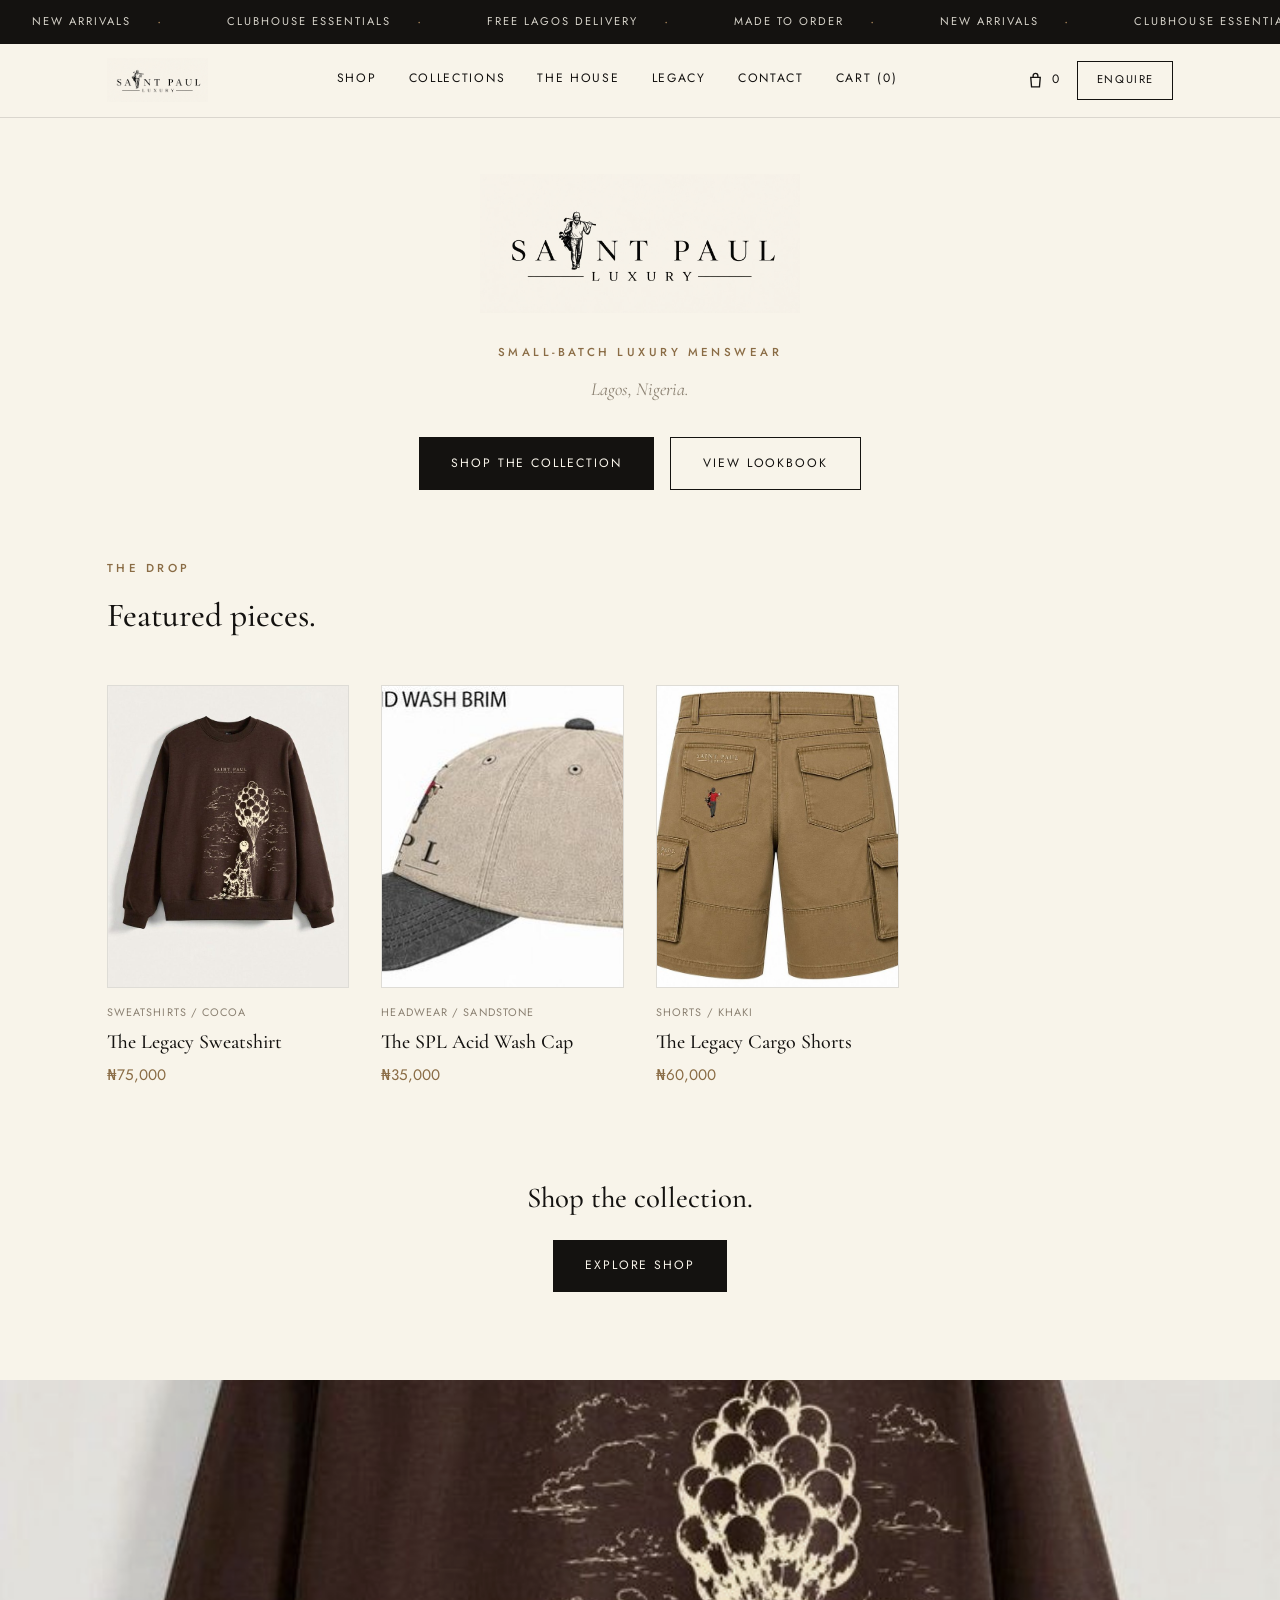
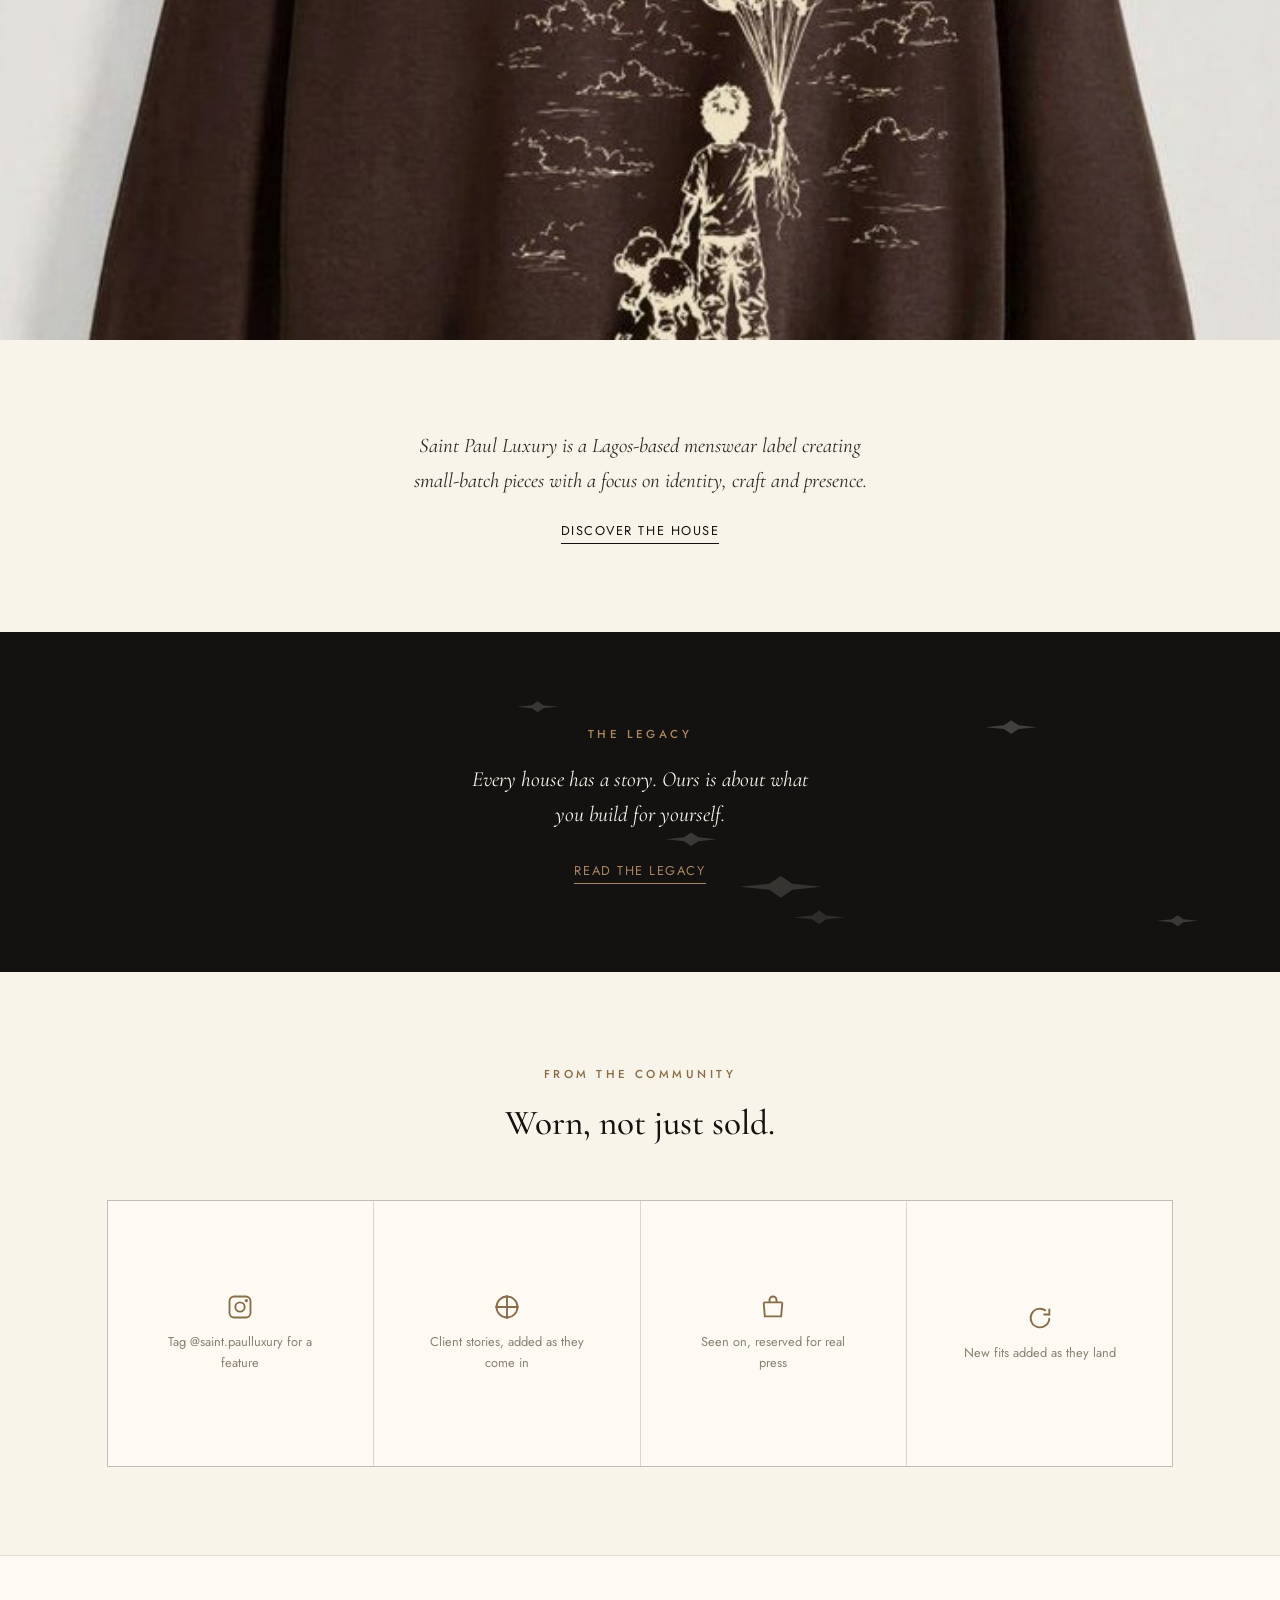
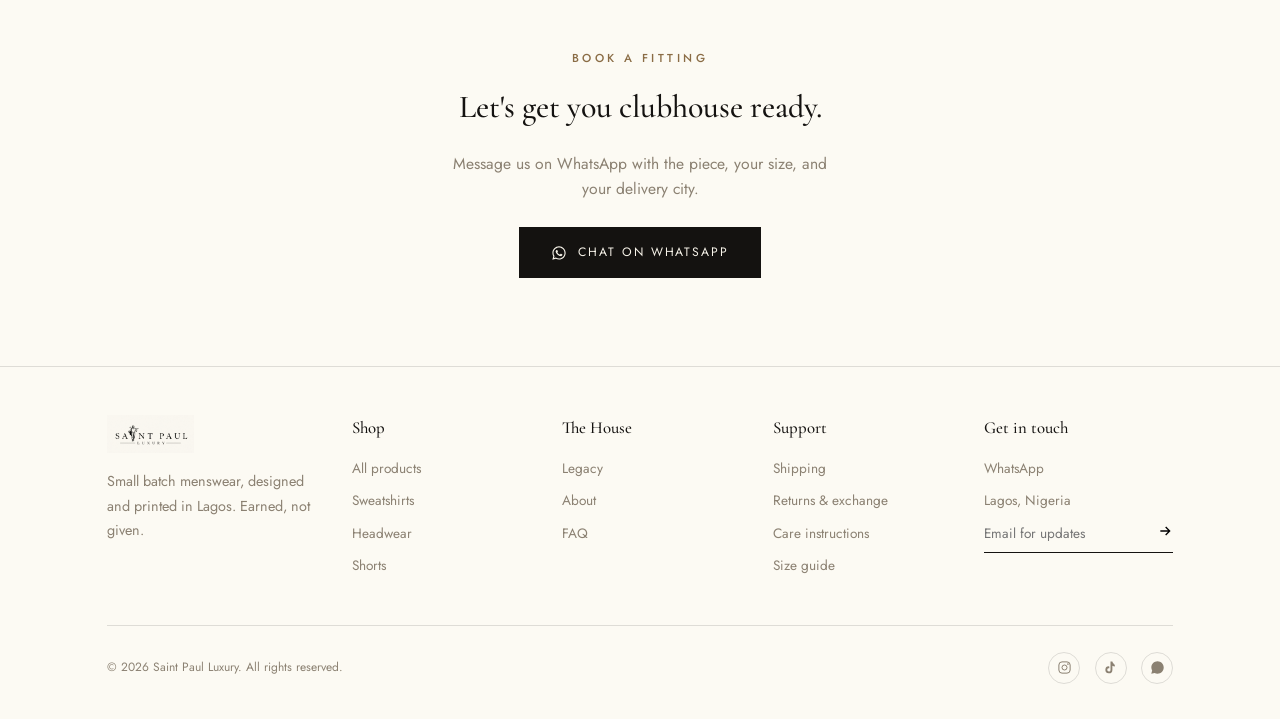
==== index.html @ 3d543206 "Add files via upload" ====
<!DOCTYPE html>
<html lang="en">
<head>
<meta charset="UTF-8">
<meta name="viewport" content="width=device-width, initial-scale=1.0">
<title>Saint Paul Luxury | Small-Batch Menswear from Lagos</title>
<meta name="description" content="Saint Paul Luxury. Earned, not given. Small-batch luxury menswear designed and printed in Lagos.">
<meta property="og:title" content="Saint Paul Luxury | Small-Batch Menswear from Lagos">
<meta property="og:description" content="Saint Paul Luxury. Earned, not given. Small-batch luxury menswear designed and printed in Lagos.">
<meta property="og:type" content="website">
<meta property="og:image" content="assets/images/emblem-master.png">
<meta name="twitter:card" content="summary_large_image">
<link rel="icon" type="image/png" sizes="32x32" href="assets/images/favicon-32.png">
<link rel="icon" type="image/png" sizes="16x16" href="assets/images/favicon-16.png">
<link rel="apple-touch-icon" sizes="180x180" href="assets/images/favicon-180.png">
<link rel="preconnect" href="https://fonts.googleapis.com">
<link rel="preconnect" href="https://fonts.gstatic.com" crossorigin>
<link href="https://fonts.googleapis.com/css2?family=Cormorant+Garamond:ital,wght@0,400;0,500;0,600;1,400;1,500&family=Jost:wght@300;400;500;600&display=swap" rel="stylesheet">
<link rel="stylesheet" href="assets/style.css">

</head>
<body>
<a class="skip-link" href="#main">Skip to content</a>
<div class="announce" aria-hidden="true">
  <div class="announce-track">
    <span>New arrivals</span><span>Clubhouse essentials</span><span>Free Lagos delivery</span><span>Made to order</span>
    <span>New arrivals</span><span>Clubhouse essentials</span><span>Free Lagos delivery</span><span>Made to order</span>
  </div>
</div>
<header>
  <div class="container">
    <nav>
      <a class="nav-mark" href="index.html" aria-label="Saint Paul Luxury home">
        <img src="assets/images/logo.png" alt="Saint Paul Luxury">
      </a>
      <div class="nav-links" id="navLinks">
        <a href="shop.html">Shop</a>
        <a href="shop.html">Collections</a>
        <a href="about.html">The House</a>
        <a href="legacy.html">Legacy</a>
        <a href="https://wa.me/2347046672338" target="_blank" rel="noopener">Contact</a>
        <a href="cart.html">Cart (<span data-cart-count>0</span>)</a>
      </div>
      <div class="nav-right">
        <a class="cart-link" href="cart.html" aria-label="View cart">
          <svg viewBox="0 0 24 24" width="19" height="19" fill="none" stroke="currentColor" stroke-width="1.7"><path d="M6 8h12l-1 12H7L6 8Z"/><path d="M9 8V6a3 3 0 0 1 6 0v2"/></svg>
          <span data-cart-count>0</span>
        </a>
        <a class="nav-cta" href="https://wa.me/2347046672338" target="_blank" rel="noopener">Enquire</a>
        <button class="menu-toggle" id="menuToggle" aria-label="Open menu" aria-expanded="false" aria-controls="navLinks"><span></span><span></span><span></span></button>
      </div>
    </nav>
  </div>
</header>

<main id="main">

<section style="padding:3.5rem 0 3rem; text-align:center;">
  <div class="container">
    <h1 class="sr-only" style="position:absolute; left:-9999px;">Saint Paul Luxury</h1>
    <img src="assets/images/logo.png" alt="Saint Paul Luxury" style="width:min(320px,72vw); height:auto; margin:0 auto 1.6rem;">
    <span class="eyebrow">Small-batch luxury menswear</span>
    <p style="font-family:'Cormorant Garamond',serif; font-style:italic; font-size:1.15rem; color:var(--stone); margin-top:0.7rem;">Lagos, Nigeria.</p>
    <div style="display:flex; gap:1rem; justify-content:center; flex-wrap:wrap; margin-top:2rem;">
      <a class="btn btn-dark" href="shop.html">Shop the collection</a>
      <a class="btn btn-outline" href="#featured">View lookbook</a>
    </div>
  </div>
</section>

<section class="reveal" id="featured" style="padding-top:1rem;">
  <div class="container">
    <div style="max-width:600px; margin-bottom:2.6rem;">
      <span class="eyebrow">The Drop</span>
      <h2 class="display" style="font-size:2.1rem; margin-top:0.6rem;">Featured pieces.</h2>
    </div>
    <div class="product-grid" id="homeGrid"></div>
  </div>
</section>

<section class="reveal" style="padding-top:0;">
  <div class="container" style="text-align:center; max-width:560px;">
    <h2 class="display" style="font-size:1.8rem; margin-bottom:1.2rem;">Shop the collection.</h2>
    <a class="btn btn-dark" href="shop.html">Explore shop</a>
  </div>
</section>

<section class="reveal" style="padding:0; background:var(--ink);">
  <img src="assets/images/sweatshirt-cocoa-front.jpg" alt="Saint Paul Luxury, the Legacy Sweatshirt in cocoa" style="width:100%; max-height:560px; object-fit:cover; display:block; opacity:0.94;">
</section>

<section class="reveal">
  <div class="container" style="max-width:640px; text-align:center;">
    <p style="font-family:'Cormorant Garamond',serif; font-style:italic; font-size:1.3rem; line-height:1.7; color:#2a2825;">Saint Paul Luxury is a Lagos-based menswear label creating small-batch pieces with a focus on identity, craft and presence.</p>
    <a href="about.html" style="display:inline-block; margin-top:1.4rem; font-size:0.8rem; letter-spacing:0.12em; text-transform:uppercase; border-bottom:1px solid var(--ink); padding-bottom:2px;">Discover the House</a>
  </div>
</section>

<section class="reveal stars-host" style="background:var(--ink); color:var(--ivory); text-align:center;">
  <svg class="stars-bg" viewBox="0 0 100 100" preserveAspectRatio="none" aria-hidden="true"><g transform="translate(61,75)" opacity="0.15"><path d="M0 -3.2 L0.8960000000000001 -0.8960000000000001 L3.2 0 L0.8960000000000001 0.8960000000000001 L0 3.2 L-0.8960000000000001 0.8960000000000001 L-3.2 0 L-0.8960000000000001 -0.8960000000000001 Z" fill="#F8F4EA"/></g><g transform="translate(79,28)" opacity="0.20"><path d="M0 -2 L0.56 -0.56 L2 0 L0.56 0.56 L0 2 L-0.56 0.56 L-2 0 L-0.56 -0.56 Z" fill="#F8F4EA"/></g><g transform="translate(64,84)" opacity="0.11"><path d="M0 -2 L0.56 -0.56 L2 0 L0.56 0.56 L0 2 L-0.56 0.56 L-2 0 L-0.56 -0.56 Z" fill="#F8F4EA"/></g><g transform="translate(42,22)" opacity="0.16"><path d="M0 -1.6 L0.44800000000000006 -0.44800000000000006 L1.6 0 L0.44800000000000006 0.44800000000000006 L0 1.6 L-0.44800000000000006 0.44800000000000006 L-1.6 0 L-0.44800000000000006 -0.44800000000000006 Z" fill="#F8F4EA"/></g><g transform="translate(92,85)" opacity="0.17"><path d="M0 -1.6 L0.44800000000000006 -0.44800000000000006 L1.6 0 L0.44800000000000006 0.44800000000000006 L0 1.6 L-0.44800000000000006 0.44800000000000006 L-1.6 0 L-0.44800000000000006 -0.44800000000000006 Z" fill="#F8F4EA"/></g><g transform="translate(54,61)" opacity="0.17"><path d="M0 -2 L0.56 -0.56 L2 0 L0.56 0.56 L0 2 L-0.56 0.56 L-2 0 L-0.56 -0.56 Z" fill="#F8F4EA"/></g></svg>
  <div class="container" style="max-width:520px;">
    <span class="eyebrow" style="color:var(--gold);">The Legacy</span>
    <p style="font-family:'Cormorant Garamond',serif; font-style:italic; font-size:1.35rem; line-height:1.6; margin:1rem 0 1.6rem; color:var(--ivory);">Every house has a story. Ours is about what you build for yourself.</p>
    <a href="legacy.html" style="display:inline-block; font-size:0.8rem; letter-spacing:0.12em; text-transform:uppercase; color:var(--gold); border-bottom:1px solid var(--gold); padding-bottom:2px;">Read the Legacy</a>
  </div>
</section>

<section class="reveal">
  <div class="container">
    <div style="max-width:600px; margin-bottom:3rem; text-align:center; margin-left:auto; margin-right:auto;">
      <span class="eyebrow">From the community</span>
      <h2 class="display" style="font-size:2.2rem; margin-top:0.6rem;">Worn, not just sold.</h2>
    </div>
    <div class="proof-grid">
      <div class="proof-tile">
        <svg viewBox="0 0 24 24" fill="none" stroke="currentColor" stroke-width="1.6"><rect x="3" y="3" width="18" height="18" rx="4"/><circle cx="12" cy="12" r="4"/><circle cx="17.5" cy="6.5" r="0.6" fill="currentColor"/></svg>
        <p>Tag @saint.paulluxury for a feature</p>
      </div>
      <div class="proof-tile">
        <svg viewBox="0 0 24 24" fill="none" stroke="currentColor" stroke-width="1.6"><path d="M12 2v20M2 12h20"/><circle cx="12" cy="12" r="9"/></svg>
        <p>Client stories, added as they come in</p>
      </div>
      <div class="proof-tile">
        <svg viewBox="0 0 24 24" fill="none" stroke="currentColor" stroke-width="1.6"><path d="M4 8h16M4 8l1 12h14l1-12M9 8V6a3 3 0 0 1 6 0v2"/></svg>
        <p>Seen on, reserved for real press</p>
      </div>
      <div class="proof-tile">
        <svg viewBox="0 0 24 24" fill="none" stroke="currentColor" stroke-width="1.6"><path d="M20 12a8 8 0 1 1-3-6.2"/><path d="M20 4v5h-5"/></svg>
        <p>New fits added as they land</p>
      </div>
    </div>
  </div>
</section>

<section class="reveal" style="background:var(--paper); border-top:1px solid var(--line);">
  <div class="container" style="text-align:center; max-width:560px;">
    <span class="eyebrow">Book a fitting</span>
    <h2 class="display" style="font-size:2rem; margin:0.7rem 0 1.2rem;">Let's get you clubhouse ready.</h2>
    <p style="color:var(--stone); font-size:0.98rem;">Message us on WhatsApp with the piece, your size, and your delivery city.</p>
    <a class="btn btn-dark" href="https://wa.me/2347046672338" target="_blank" rel="noopener" style="margin-top:1.6rem;"><svg viewBox="0 0 24 24" fill="currentColor"><path d="M12.04 2C6.58 2 2.13 6.45 2.13 11.91c0 1.75.46 3.45 1.32 4.95L2 22l5.29-1.39a9.9 9.9 0 0 0 4.75 1.21h.01c5.46 0 9.9-4.45 9.9-9.91C21.96 6.45 17.51 2 12.04 2m0 18.13h-.01a8.2 8.2 0 0 1-4.19-1.15l-.3-.18-3.12.82.83-3.04-.2-.31a8.2 8.2 0 0 1-1.26-4.36c0-4.54 3.7-8.24 8.26-8.24 2.2 0 4.27.86 5.83 2.42a8.18 8.18 0 0 1 2.42 5.83c0 4.55-3.71 8.25-8.26 8.25m4.52-6.16c-.25-.12-1.47-.72-1.69-.81-.23-.08-.4-.12-.56.13-.17.25-.64.81-.79.97-.14.17-.29.19-.54.06-.25-.12-1.05-.38-1.99-1.22-.74-.65-1.23-1.46-1.38-1.71-.14-.25-.02-.38.11-.5.11-.11.25-.29.37-.43.13-.14.17-.25.25-.41.08-.17.04-.31-.02-.44-.06-.12-.56-1.34-.76-1.84-.2-.48-.41-.42-.56-.42-.14-.01-.31-.01-.48-.01-.17 0-.44.06-.67.31-.23.25-.87.85-.87 2.08 0 1.22.89 2.4 1.02 2.57.12.17 1.75 2.67 4.24 3.74.59.26 1.05.41 1.41.52.59.19 1.13.16 1.55.1.47-.07 1.47-.6 1.68-1.18.21-.58.21-1.08.14-1.18-.06-.11-.23-.17-.48-.29"/></svg> Chat on WhatsApp</a>
  </div>
</section>

</main>
<footer>
  <div class="container">
    <div class="foot-top">
      <div class="foot-brand">
        <img src="assets/images/logo.png" alt="Saint Paul Luxury">
        <p>Small batch menswear, designed and printed in Lagos. Earned, not given.</p>
      </div>
      <div class="foot-col">
        <h4>Shop</h4>
        <a href="shop.html">All products</a>
        <a href="shop.html?category=Sweatshirts">Sweatshirts</a>
        <a href="shop.html?category=Headwear">Headwear</a>
        <a href="shop.html?category=Shorts">Shorts</a>
      </div>
      <div class="foot-col">
        <h4>The House</h4>
        <a href="legacy.html">Legacy</a>
        <a href="about.html">About</a>
        <a href="info.html#faq">FAQ</a>
      </div>
      <div class="foot-col">
        <h4>Support</h4>
        <a href="info.html#shipping">Shipping</a>
        <a href="info.html#returns">Returns &amp; exchange</a>
        <a href="info.html#care">Care instructions</a>
        <a href="info.html#size-guide">Size guide</a>
      </div>
      <div class="foot-col">
        <h4>Get in touch</h4>
        <a href="https://wa.me/2347046672338" target="_blank" rel="noopener">WhatsApp</a>
        <span>Lagos, Nigeria</span>
        <div class="foot-newsletter">
          <label for="newsletter-email" class="sr-only" style="position:absolute;left:-9999px;">Email address</label>
          <input id="newsletter-email" type="email" placeholder="Email for updates" aria-label="Email for updates">
          <button type="button" aria-label="Subscribe">
            <svg viewBox="0 0 24 24" width="16" height="16" fill="none" stroke="currentColor" stroke-width="2"><path d="M5 12h14M13 6l6 6-6 6"/></svg>
          </button>
        </div>
      </div>
    </div>
    <div class="foot-bottom">
      <span>&copy; 2026 Saint Paul Luxury. All rights reserved.</span>
      <div class="foot-social">
        <a href="https://www.instagram.com/saint.paulluxury" target="_blank" rel="noopener" aria-label="Instagram">
          <svg viewBox="0 0 24 24" fill="none" stroke="currentColor" stroke-width="1.6"><rect x="3" y="3" width="18" height="18" rx="5"/><circle cx="12" cy="12" r="4"/><circle cx="17.5" cy="6.5" r="0.6" fill="currentColor"/></svg>
        </a>
        <a href="https://www.tiktok.com/@saint.paul.luxury" target="_blank" rel="noopener" aria-label="TikTok">
          <svg viewBox="0 0 24 24" fill="currentColor"><path d="M16.6 5.1c-.9-.6-1.5-1.6-1.6-2.7h-3v13.4a2.6 2.6 0 1 1-1.9-2.5v-3.1a5.6 5.6 0 1 0 4.9 5.6V9.3a6.9 6.9 0 0 0 3.9 1.2V7.5a4 4 0 0 1-2.3-2.4Z"/></svg>
        </a>
        <a href="https://wa.me/2347046672338" target="_blank" rel="noopener" aria-label="WhatsApp">
          <svg viewBox="0 0 24 24" fill="currentColor"><path d="M12.04 2C6.58 2 2.13 6.45 2.13 11.91c0 1.75.46 3.45 1.32 4.95L2 22l5.29-1.39a9.9 9.9 0 0 0 4.75 1.21h.01c5.46 0 9.9-4.45 9.9-9.91C21.96 6.45 17.51 2 12.04 2"/></svg>
        </a>
      </div>
    </div>
  </div>
</footer>

<script src="assets/products.js"></script>
<script src="assets/main.js"></script>
<script>
  const grid = document.getElementById("homeGrid");
  const featured = [PRODUCTS[0], PRODUCTS[1], PRODUCTS[2]].filter(Boolean);
  featured.forEach(p => {
    const v = p.variants[0];
    const card = document.createElement("a");
    card.className = "product-card";
    card.href = `product.html?slug=${p.slug}&color=${encodeURIComponent(v.color)}`;
    card.innerHTML = `
      <div class="thumb">
        <img class="main-img" src="${v.images[0]}" alt="${p.name} in ${v.color}, front" loading="lazy">
        ${v.images[1] ? `<img class="alt-img" src="${v.images[1]}" alt="${p.name} in ${v.color}, back" loading="lazy">` : ""}
      </div>
      <div class="info">
        <p class="cat">${p.category} / ${v.color}</p>
        <h3>${p.name}</h3>
        <p class="price">${formatNaira(p.price)}</p>
      </div>`;
    grid.appendChild(card);
  });
</script>
</body>
</html>
---- assets/style.css ----
:root{
  --ink:#141210;
  --ivory:#F8F4EA;
  --paper:#FCFAF3;
  --gold:#A9865B;
  --gold-deep:#8A6C45;
  --stone:#8B8172;
  --line: rgba(20,18,16,0.13);
  --line-ivory: rgba(248,244,234,0.2);
  --maxw:1220px;
}
*{margin:0;padding:0;box-sizing:border-box;}
html{scroll-behavior:smooth;}
body{
  background:var(--ivory);
  color:var(--ink);
  font-family:'Jost', sans-serif;
  font-weight:400;
  overflow-x:hidden;
  -webkit-font-smoothing:antialiased;
  line-height:1.6;
}
::selection{background:var(--gold); color:var(--ivory);}
a{color:inherit; text-decoration:none;}
img{display:block; max-width:100%;}
button{font-family:inherit; cursor:pointer; background:none; border:none;}
ul{list-style:none;}

.container{width:100%; max-width:var(--maxw); margin:0 auto; padding:0 6vw;}
.display{font-family:'Cormorant Garamond', serif; font-weight:500;}
.eyebrow{font-size:0.72rem; letter-spacing:0.3em; text-transform:uppercase; color:var(--gold-deep); font-weight:500;}

.divider{display:flex; align-items:center; justify-content:center; gap:0.9rem; margin:1.1rem 0;}
.divider span.rule{width:36px; height:1px; background:var(--gold);}
.divider span.mark{color:var(--gold); font-size:0.9rem;}

.reveal{opacity:0; transform:translateY(24px); transition:opacity 0.9s cubic-bezier(0.16,1,0.3,1), transform 0.9s cubic-bezier(0.16,1,0.3,1);}
.reveal.is-visible{opacity:1; transform:translateY(0);}
@media (prefers-reduced-motion: reduce){.reveal{opacity:1; transform:none; transition:none;} html{scroll-behavior:auto;}}

:focus-visible{outline:2px solid var(--gold-deep); outline-offset:3px;}
.skip-link{
  position:absolute; left:-999px; top:0; background:var(--ink); color:var(--ivory);
  padding:0.8rem 1.4rem; z-index:1000; font-size:0.85rem;
}
.skip-link:focus{left:1rem; top:1rem;}

/* ---------- ANNOUNCE ---------- */
.announce{
  background:var(--ink); color:var(--ivory);
  font-size:0.7rem; letter-spacing:0.18em; text-transform:uppercase;
  padding:0.65rem 0; overflow:hidden; white-space:nowrap;
}
.announce-track{display:inline-flex; animation:scrollBar 26s linear infinite;}
.announce span{padding:0 2rem; display:inline-flex; align-items:center; gap:1.6rem; color:rgba(248,244,234,0.85);}
.announce span::after{content:'\00b7'; color:var(--gold); font-size:0.9rem;}
@keyframes scrollBar{from{transform:translateX(0);} to{transform:translateX(-50%);}}

/* ---------- HEADER / NAV ---------- */
header{
  position:sticky; top:0; z-index:100;
  background:rgba(248,244,234,0.94);
  backdrop-filter:blur(10px);
  border-bottom:1px solid var(--line);
}
nav{display:flex; align-items:center; justify-content:space-between; padding:0.9rem 0; gap:1rem;}
.nav-mark{display:flex; align-items:center; gap:0.7rem;}
.nav-mark img{height:44px; width:auto;}
.nav-links{display:flex; gap:2rem; font-size:0.76rem; letter-spacing:0.14em; text-transform:uppercase; align-items:center;}
.nav-links a{position:relative; padding-bottom:4px;}
.nav-links a::after{content:''; position:absolute; left:0; bottom:0; width:0; height:1px; background:var(--gold); transition:width 0.35s ease;}
.nav-links a:hover::after, .nav-links a[aria-current="page"]::after{width:100%;}
.nav-right{display:flex; align-items:center; gap:1.1rem;}
.nav-cta{
  display:flex; align-items:center; gap:0.5rem;
  font-size:0.7rem; letter-spacing:0.14em; text-transform:uppercase;
  border:1px solid var(--ink); padding:0.6rem 1.15rem;
  transition:background 0.3s ease, color 0.3s ease;
  white-space:nowrap;
}
.nav-cta:hover{background:var(--ink); color:var(--ivory);}
.cart-link{position:relative; display:flex; align-items:center; gap:0.4rem; font-size:0.76rem; letter-spacing:0.1em; text-transform:uppercase;}
.cart-count{
  background:var(--ink); color:var(--ivory); border-radius:999px;
  font-size:0.66rem; min-width:18px; height:18px; display:inline-flex;
  align-items:center; justify-content:center; padding:0 5px;
}
.menu-toggle{display:none; padding:6px;}
.menu-toggle span{display:block; width:22px; height:1px; background:var(--ink); margin:5px 0;}

@media (max-width:900px){
  .nav-links{
    display:none; position:fixed; top:58px; left:0; right:0; bottom:0;
    background:rgba(248,244,234,0.98); flex-direction:column; align-items:flex-start;
    padding:2rem 6vw; gap:1.8rem; font-size:1rem; z-index:150; overflow-y:auto;
  }
  .nav-links.open{display:flex;}
  .menu-toggle{display:block;}
}

/* ---------- BREADCRUMB ---------- */
.breadcrumb{font-size:0.72rem; letter-spacing:0.08em; text-transform:uppercase; color:var(--stone); padding:1.4rem 0 0;}
.breadcrumb a:hover{color:var(--gold-deep);}

/* ---------- PAGE HERO (inner pages) ---------- */
.page-hero{padding:3.2rem 0 2.6rem; text-align:center;}
.page-hero h1{font-size:clamp(2.2rem, 5vw, 3.4rem); margin-top:0.6rem;}
.page-hero p.lead{font-family:'Cormorant Garamond', serif; font-style:italic; font-size:1.2rem; color:var(--stone); max-width:44ch; margin:0.8rem auto 0;}

section{padding:5.5rem 0;}
@media (max-width:700px){ section{padding:3.6rem 0;} }

/* ---------- FOOTER ---------- */
footer{padding:3rem 0 2.2rem; border-top:1px solid var(--line); background:var(--paper);}
.foot-top{display:grid; grid-template-columns:1.2fr repeat(4, 1fr); gap:2.4rem; padding-bottom:2.4rem; border-bottom:1px solid var(--line);}
.foot-brand img{height:38px; margin-bottom:1rem;}
.foot-brand p{color:var(--stone); font-size:0.9rem; max-width:32ch; line-height:1.7;}
.foot-col h4{font-family:'Cormorant Garamond', serif; font-size:1.05rem; font-weight:500; margin-bottom:1rem;}
.foot-col a, .foot-col span{display:block; font-size:0.85rem; color:var(--stone); margin-bottom:0.65rem;}
.foot-col a:hover{color:var(--gold-deep);}
.foot-newsletter{display:flex; gap:0.6rem; margin-top:0.4rem; border-bottom:1px solid var(--ink); padding-bottom:0.5rem; max-width:260px;}
.foot-newsletter input{flex:1; border:none; background:none; outline:none; font-family:'Jost',sans-serif; font-size:0.85rem;}
.foot-bottom{display:flex; flex-wrap:wrap; align-items:center; justify-content:space-between; gap:1rem; padding-top:1.6rem; font-size:0.75rem; color:var(--stone);}
.foot-social{display:flex; gap:0.9rem;}
.foot-social a{
  width:32px; height:32px; border:1px solid var(--line); border-radius:50%;
  display:flex; align-items:center; justify-content:center;
  transition:background 0.3s ease, color 0.3s ease;
}
.foot-social a:hover{background:var(--ink); color:var(--ivory);}
.foot-social svg{width:15px; height:15px;}

@media (max-width:900px){
  .foot-top{grid-template-columns:1fr 1fr; row-gap:2rem;}
}
@media (max-width:560px){
  .foot-top{grid-template-columns:1fr;}
}

/* ---------- BUTTONS ---------- */
.btn{
  display:inline-flex; align-items:center; gap:0.7rem;
  padding:1rem 2rem; font-size:0.76rem; letter-spacing:0.16em; text-transform:uppercase;
  transition:background 0.3s ease, color 0.3s ease, transform 0.3s ease, border-color 0.3s ease;
}
.btn-dark{background:var(--ink); color:var(--ivory);}
.btn-dark:hover{background:var(--gold-deep); transform:translateY(-2px);}
.btn-outline{border:1px solid var(--ink); color:var(--ink);}
.btn-outline:hover{background:var(--ink); color:var(--ivory);}
.btn[disabled]{opacity:0.4; cursor:not-allowed; pointer-events:none;}
.btn svg{width:16px; height:16px;}

/* ---------- SHOP GRID ---------- */
.shop-toolbar{display:flex; flex-wrap:wrap; align-items:center; justify-content:space-between; gap:1.2rem; margin-bottom:2.6rem;}
.filter-tabs{display:flex; gap:0.5rem; flex-wrap:wrap;}
.filter-tabs button{
  font-size:0.72rem; letter-spacing:0.1em; text-transform:uppercase;
  padding:0.55rem 1.1rem; border:1px solid var(--line); color:var(--stone);
  transition:all 0.25s ease;
}
.filter-tabs button.active, .filter-tabs button:hover{border-color:var(--ink); color:var(--ink);}
.result-count{font-size:0.78rem; color:var(--stone);}

.product-grid{display:grid; grid-template-columns:repeat(2, 1fr); gap:2.6rem 2rem;}
@media (min-width:760px){.product-grid{grid-template-columns:repeat(3, 1fr);}}
@media (min-width:1100px){.product-grid{grid-template-columns:repeat(4, 1fr);}}

.product-card{display:block;}
.product-card .thumb{
  aspect-ratio:4/5; background:var(--paper); border:1px solid var(--line);
  overflow:hidden; position:relative;
}
.product-card .thumb img{width:100%; height:100%; object-fit:cover; transition:transform 0.5s cubic-bezier(0.16,1,0.3,1), opacity 0.4s ease;}
.product-card .thumb img.alt-img{position:absolute; inset:0; opacity:0;}
.product-card:hover .thumb img.main-img{opacity:0;}
.product-card:hover .thumb img.alt-img{opacity:1;}
.product-card .avail-tag{
  position:absolute; top:12px; left:12px; background:var(--paper); border:1px solid var(--line);
  font-size:0.62rem; letter-spacing:0.1em; text-transform:uppercase; padding:0.3rem 0.65rem;
}
.product-card .info{padding-top:1rem;}
.product-card .cat{font-size:0.68rem; letter-spacing:0.1em; text-transform:uppercase; color:var(--stone);}
.product-card h3{font-family:'Cormorant Garamond', serif; font-size:1.25rem; font-weight:500; margin-top:0.3rem;}
.product-card .price{color:var(--gold-deep); margin-top:0.3rem; font-size:0.95rem;}

/* ---------- PRODUCT DETAIL ---------- */
.pdp{display:grid; grid-template-columns:1.1fr 0.9fr; gap:4vw; align-items:flex-start;}
@media (max-width:900px){.pdp{grid-template-columns:1fr; gap:2rem;}}

.pdp-gallery-main{aspect-ratio:4/5; background:var(--paper); border:1px solid var(--line); overflow:hidden; margin-bottom:0.8rem;}
.pdp-gallery-main img{width:100%; height:100%; object-fit:cover;}
.pdp-thumbs{display:flex; gap:0.7rem;}
.pdp-thumbs button{width:74px; height:92px; border:1px solid var(--line); overflow:hidden; padding:0; opacity:0.6; transition:opacity 0.25s ease, border-color 0.25s ease;}
.pdp-thumbs button.active{opacity:1; border-color:var(--ink);}
.pdp-thumbs img{width:100%; height:100%; object-fit:cover;}

.pdp-info .cat{font-size:0.72rem; letter-spacing:0.12em; text-transform:uppercase; color:var(--stone);}
.pdp-info h1{font-size:clamp(1.9rem,3.4vw,2.5rem); margin-top:0.5rem;}
.pdp-price{color:var(--gold-deep); font-size:1.25rem; margin-top:0.6rem;}
.pdp-desc{margin-top:1.3rem; color:#3a3733; font-size:0.98rem; line-height:1.85; max-width:48ch;}

.option-block{margin-top:1.8rem;}
.option-label{display:flex; justify-content:space-between; align-items:center; font-size:0.72rem; letter-spacing:0.1em; text-transform:uppercase; color:var(--stone); margin-bottom:0.7rem;}
.option-label a{color:var(--gold-deep); text-decoration:underline; text-underline-offset:3px;}
.swatches, .size-row{display:flex; gap:0.6rem; flex-wrap:wrap;}
.swatch{padding:0.55rem 1rem; border:1px solid var(--line); font-size:0.78rem; transition:all 0.2s ease;}
.swatch.active{border-color:var(--ink); background:var(--ink); color:var(--ivory);}
.size-btn{width:48px; height:44px; border:1px solid var(--line); font-size:0.78rem; transition:all 0.2s ease;}
.size-btn.active{border-color:var(--ink); background:var(--ink); color:var(--ivory);}
.size-btn[disabled]{opacity:0.35; text-decoration:line-through; cursor:not-allowed;}

.qty-row{display:flex; align-items:center; gap:0; border:1px solid var(--line); width:fit-content; margin-top:0.4rem;}
.qty-row button{width:38px; height:42px; font-size:1rem;}
.qty-row span{width:40px; text-align:center; font-size:0.9rem;}

.pdp-actions{display:flex; flex-wrap:wrap; gap:0.9rem; margin-top:1.8rem;}
.form-note{font-size:0.78rem; color:var(--stone); margin-top:0.9rem; min-height:1.2em;}

.accordion{margin-top:2.4rem; border-top:1px solid var(--line);}
.accordion-item{border-bottom:1px solid var(--line);}
.accordion-item button{
  width:100%; display:flex; justify-content:space-between; align-items:center;
  padding:1.1rem 0; font-size:0.85rem; letter-spacing:0.04em; text-align:left;
}
.accordion-item button .icon{transition:transform 0.3s ease; font-size:1.1rem; color:var(--gold-deep);}
.accordion-item[data-open="true"] .icon{transform:rotate(45deg);}
.accordion-panel{max-height:0; overflow:hidden; transition:max-height 0.35s ease;}
.accordion-panel p, .accordion-panel ul{padding:0 0 1.2rem; color:var(--stone); font-size:0.9rem; line-height:1.75;}
.accordion-panel ul{padding-left:1.1rem; list-style:disc;}

/* ---------- CART / CHECKOUT ---------- */
.cart-table{width:100%; border-collapse:collapse;}
.cart-row{display:grid; grid-template-columns:90px 1fr auto auto auto; gap:1.2rem; align-items:center; padding:1.4rem 0; border-bottom:1px solid var(--line);}
.cart-row img{width:90px; height:110px; object-fit:cover; border:1px solid var(--line);}
.cart-row .name{font-family:'Cormorant Garamond', serif; font-size:1.15rem;}
.cart-row .meta{font-size:0.78rem; color:var(--stone); margin-top:0.2rem;}
.cart-row .remove{font-size:0.72rem; color:var(--stone); text-decoration:underline; text-underline-offset:3px; margin-top:0.4rem;}
.cart-summary{background:var(--paper); border:1px solid var(--line); padding:2rem; margin-top:0; align-self:flex-start;}
.summary-row{display:flex; justify-content:space-between; font-size:0.92rem; padding:0.5rem 0;}
.summary-row.total{border-top:1px solid var(--line); margin-top:0.6rem; padding-top:1rem; font-size:1.05rem; color:var(--gold-deep);}
.empty-state{text-align:center; padding:4rem 0; color:var(--stone);}
.empty-state .display{font-size:1.6rem; color:var(--ink); margin-bottom:0.6rem;}

@media (max-width:700px){
  .cart-row{grid-template-columns:70px 1fr; grid-template-areas:"img name" "img meta" "img actions"; row-gap:0.3rem;}
  .cart-row img{grid-area:img;}
}

/* ---------- FAQ / INFO ---------- */
.info-grid{display:grid; grid-template-columns:1fr 2fr; gap:4vw;}
@media (max-width:800px){.info-grid{grid-template-columns:1fr;}}
.info-nav{position:sticky; top:90px; align-self:flex-start;}
.info-nav a{display:block; padding:0.6rem 0; font-size:0.85rem; color:var(--stone); border-bottom:1px solid var(--line);}
.info-nav a:hover{color:var(--gold-deep);}
.info-block{margin-bottom:3.2rem; scroll-margin-top:90px;}
.info-block h2{font-size:1.6rem; margin-bottom:1rem;}
.info-block p, .info-block li{color:#3a3733; font-size:0.95rem; line-height:1.85;}
.info-block ul{padding-left:1.2rem; list-style:disc; margin-top:0.6rem;}
.size-table{width:100%; border-collapse:collapse; margin-top:1rem; font-size:0.88rem;}
.size-table th, .size-table td{border:1px solid var(--line); padding:0.7rem 0.9rem; text-align:left;}
.size-table th{background:var(--paper); font-weight:500;}
.placeholder-note{font-size:0.8rem; color:var(--gold-deep); font-style:italic; margin-top:0.5rem;}

/* ---------- MARQUEE ---------- */
.marquee{border-top:1px solid var(--line); border-bottom:1px solid var(--line); padding:1.3rem 0; overflow:hidden; white-space:nowrap;}
.marquee-track{display:inline-flex; animation:scroll 30s linear infinite;}
.marquee span{font-family:'Cormorant Garamond', serif; font-style:italic; font-size:1.08rem; color:var(--stone); padding:0 2.2rem; display:inline-flex; align-items:center; gap:2.2rem;}
.marquee span::after{content:'\2766'; color:var(--gold); font-style:normal; font-size:0.8rem;}
@keyframes scroll{from{transform:translateX(0);} to{transform:translateX(-50%);}}

/* ---------- SOCIAL PROOF ---------- */
.proof-grid{display:grid; grid-template-columns:repeat(2,1fr); gap:1px; background:var(--line); border:1px solid var(--line);}
@media (min-width:760px){.proof-grid{grid-template-columns:repeat(4,1fr);}}
.proof-tile{background:var(--paper); aspect-ratio:1/1; display:flex; flex-direction:column; align-items:center; justify-content:center; gap:0.7rem; padding:1.4rem; text-align:center;}
.proof-tile svg{width:28px; height:28px; color:var(--gold-deep);}
.proof-tile p{font-size:0.8rem; color:var(--stone); max-width:20ch;}

.toast{
  position:fixed; bottom:1.6rem; left:50%; transform:translate(-50%, 120%);
  background:var(--ink); color:var(--ivory); padding:0.9rem 1.6rem; font-size:0.85rem;
  transition:transform 0.35s cubic-bezier(0.16,1,0.3,1); z-index:300;
}
.toast.show{transform:translate(-50%, 0);}

/* ---------- COSMIC STARS (restrained) ---------- */
/* A handful of faint marks on dark sections only, never a starfield.
   Static, low opacity, decorative, purely atmospheric. */
.stars-host{position:relative; isolation:isolate;}
.stars-bg{
  position:absolute; inset:0; width:100%; height:100%;
  pointer-events:none; z-index:0;
}
.stars-host > .container{position:relative; z-index:1;}

/* ---------- CHECKOUT ---------- */
.checkout-grid{display:grid; grid-template-columns:1.3fr 0.9fr; gap:4vw; align-items:flex-start;}
@media (max-width:900px){.checkout-grid{grid-template-columns:1fr;}}
.checkout-step{margin-bottom:2.4rem;}
.checkout-step h2{font-size:1.2rem; margin-bottom:1.1rem; display:flex; align-items:center; gap:0.6rem;}
.checkout-step .step-num{
  width:26px; height:26px; border-radius:50%; border:1px solid var(--ink);
  display:inline-flex; align-items:center; justify-content:center; font-size:0.8rem;
  font-family:'Cormorant Garamond',serif;
}
.field-row{display:grid; grid-template-columns:1fr 1fr; gap:1rem; margin-bottom:1rem;}
@media (max-width:520px){.field-row{grid-template-columns:1fr;}}
.field{display:flex; flex-direction:column; gap:0.4rem;}
.field label{font-size:0.72rem; letter-spacing:0.08em; text-transform:uppercase; color:var(--stone);}
.field input, .field select, .field textarea{
  border:1px solid var(--line); background:var(--paper); padding:0.75rem 0.9rem;
  font-family:'Jost',sans-serif; font-size:0.92rem; color:var(--ink);
}
.field input:focus, .field select:focus, .field textarea:focus{outline:2px solid var(--gold-deep); outline-offset:1px;}
.payment-option{
  border:1px solid var(--line); padding:1.2rem; margin-bottom:0.8rem; display:flex;
  align-items:flex-start; gap:0.9rem; cursor:pointer;
}
.payment-option[data-disabled="true"]{opacity:0.55; cursor:not-allowed;}
.payment-option input[type="radio"]{margin-top:0.2rem;}
.payment-option .label{font-size:0.95rem; font-weight:500;}
.payment-option .note{font-size:0.8rem; color:var(--stone); margin-top:0.3rem;}
.preorder-tag{
  display:inline-block; font-size:0.62rem; letter-spacing:0.1em; text-transform:uppercase;
  border:1px solid var(--gold); color:var(--gold-deep); padding:0.25rem 0.55rem; margin-left:0.5rem;
}
.order-summary-row{display:flex; justify-content:space-between; padding:0.6rem 0; border-bottom:1px solid var(--line); font-size:0.88rem;}
.checkout-error{color:#8a3a2e; font-size:0.82rem; margin-top:0.6rem; min-height:1.2em;}
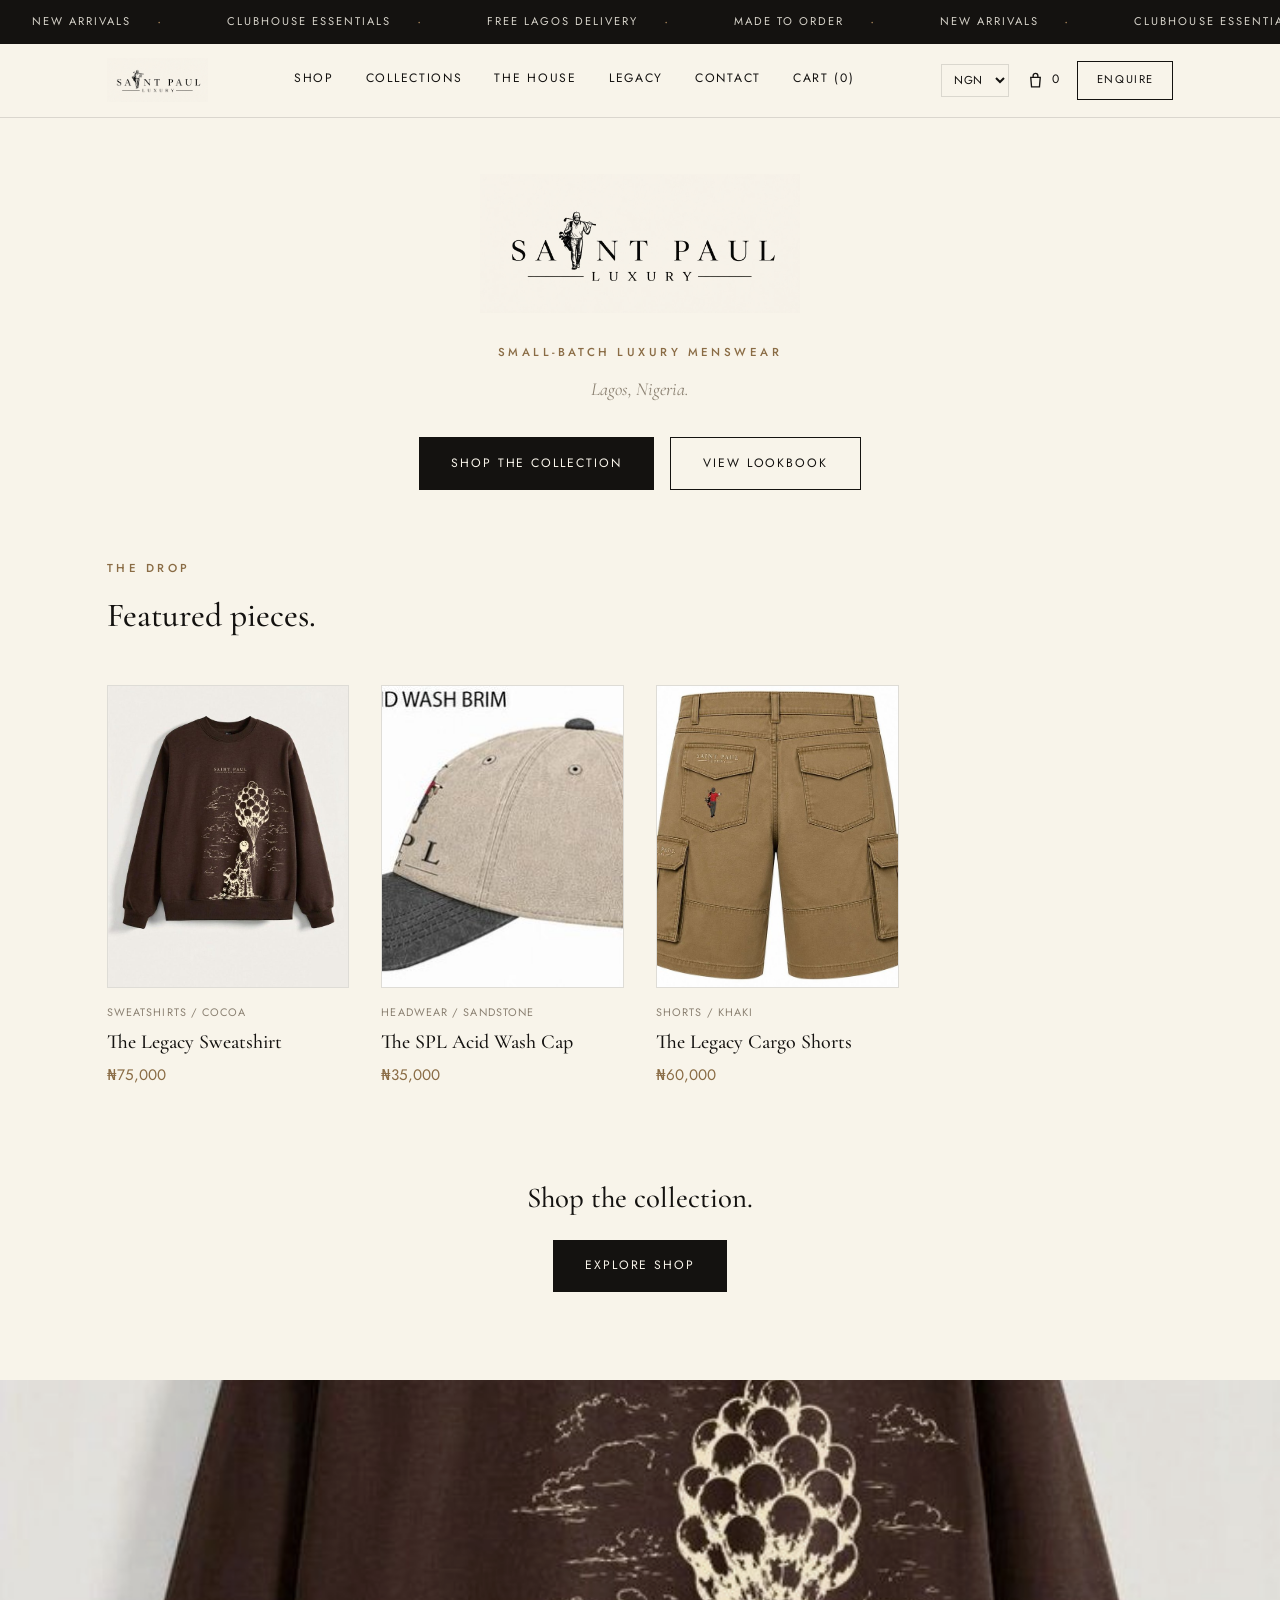
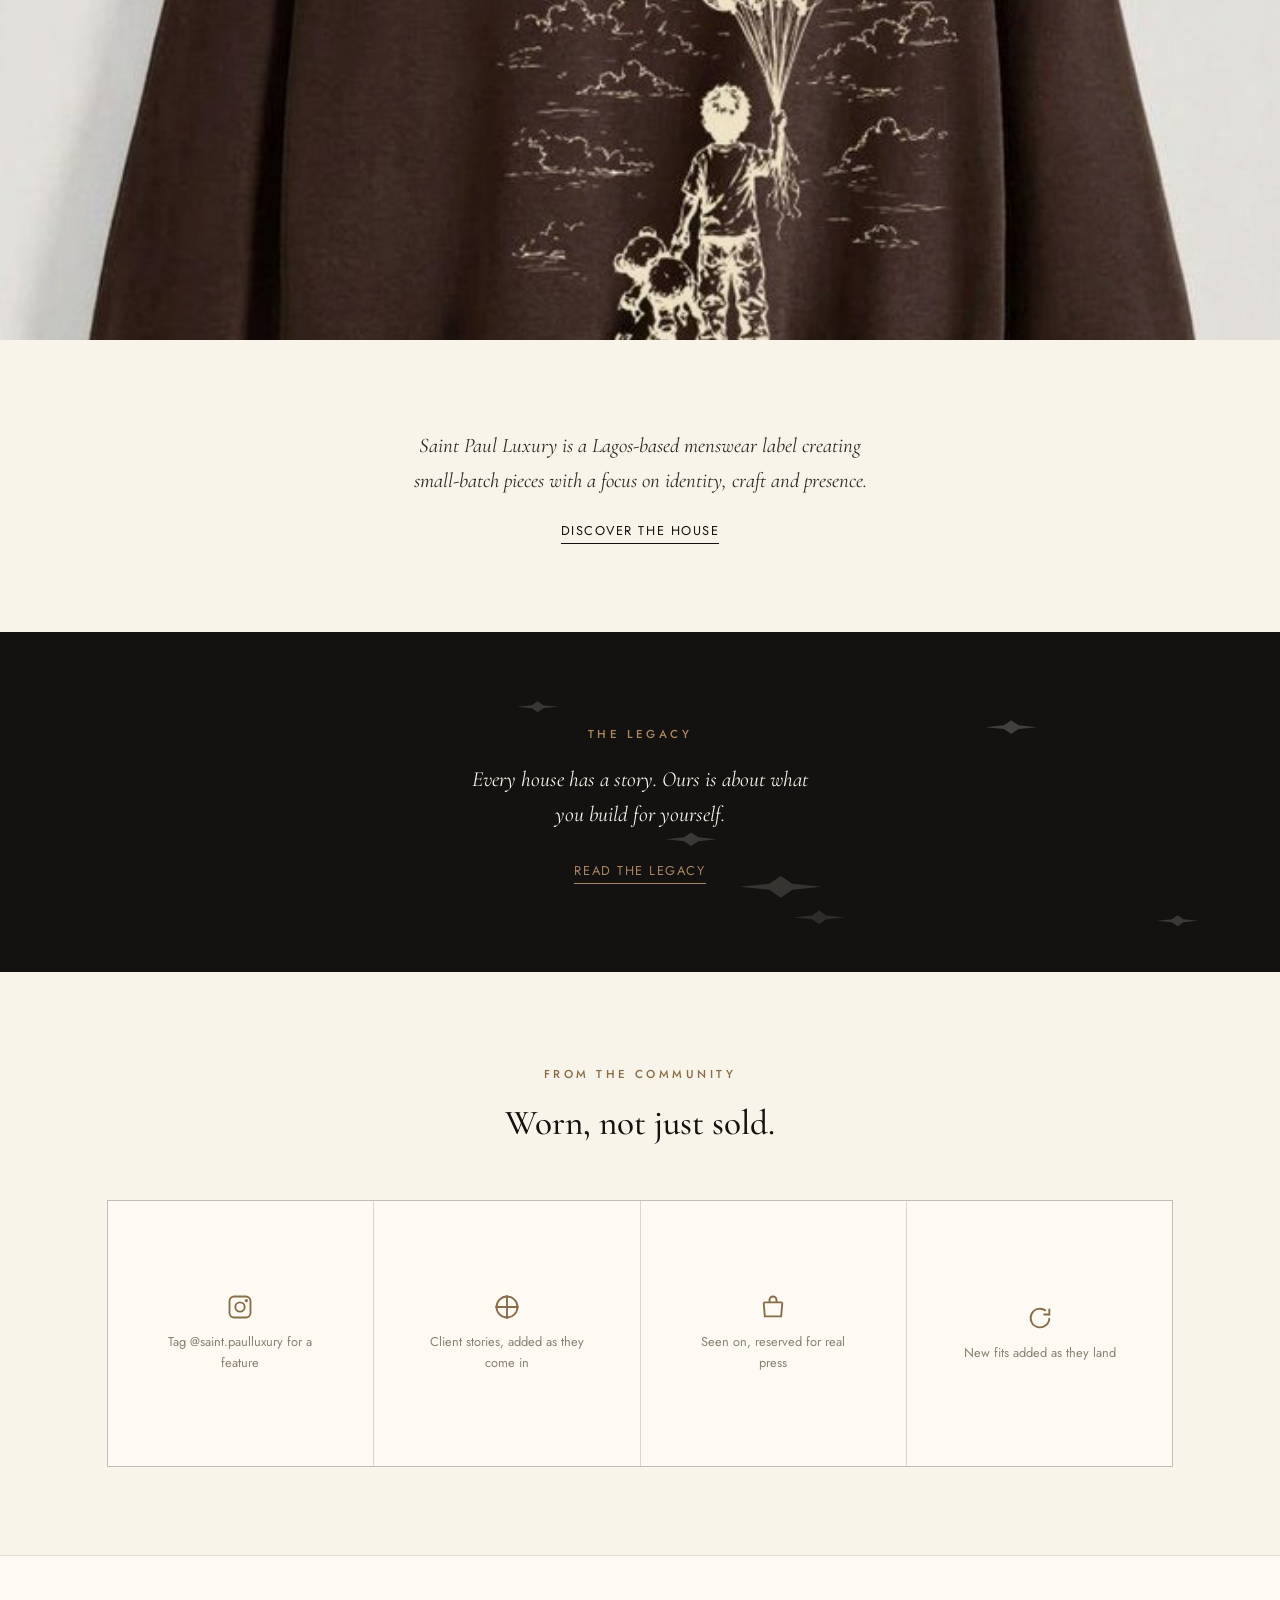
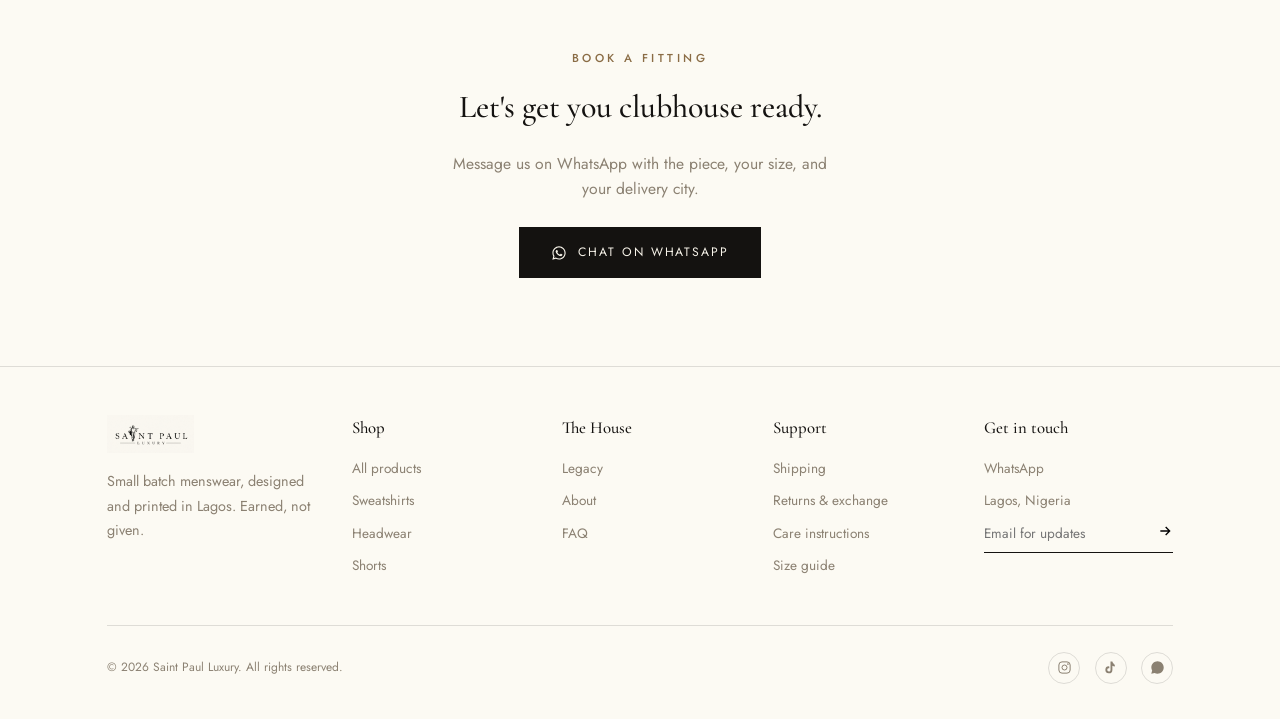
==== commit e69cb9e3: "Add currency display feature across all pages Wires in assets/currency.js (an informational "approx " ====
--- a/index.html
+++ b/index.html
@@ -42,6 +42,7 @@
         <a href="cart.html">Cart (<span data-cart-count>0</span>)</a>
       </div>
       <div class="nav-right">
+        <span data-currency-switcher aria-label="Currency"></span>
         <a class="cart-link" href="cart.html" aria-label="View cart">
           <svg viewBox="0 0 24 24" width="19" height="19" fill="none" stroke="currentColor" stroke-width="1.7"><path d="M6 8h12l-1 12H7L6 8Z"/><path d="M9 8V6a3 3 0 0 1 6 0v2"/></svg>
           <span data-cart-count>0</span>
@@ -201,6 +202,7 @@
 
 <script src="assets/products.js"></script>
 <script src="assets/main.js"></script>
+<script src="assets/currency.js"></script>
 <script>
   const grid = document.getElementById("homeGrid");
   const featured = [PRODUCTS[0], PRODUCTS[1], PRODUCTS[2]].filter(Boolean);
@@ -217,7 +219,7 @@
       <div class="info">
         <p class="cat">${p.category} / ${v.color}</p>
         <h3>${p.name}</h3>
-        <p class="price">${formatNaira(p.price)}</p>
+        <p class="price" data-ngn="${p.price}">${formatNaira(p.price)}</p>
       </div>`;
     grid.appendChild(card);
   });
--- a/assets/style.css
+++ b/assets/style.css
@@ -325,3 +325,9 @@
 }
 .order-summary-row{display:flex; justify-content:space-between; padding:0.6rem 0; border-bottom:1px solid var(--line); font-size:0.88rem;}
 .checkout-error{color:#8a3a2e; font-size:0.82rem; margin-top:0.6rem; min-height:1.2em;}
+.price-fx{display:block; font-size:0.78em; color:var(--stone); margin-top:0.15rem;}
+.currency-select{
+  font-family:inherit; font-size:0.72rem; letter-spacing:0.08em; text-transform:uppercase;
+  border:1px solid var(--line); background:var(--ivory); color:var(--ink);
+  padding:0.4rem 0.5rem; cursor:pointer;
+}
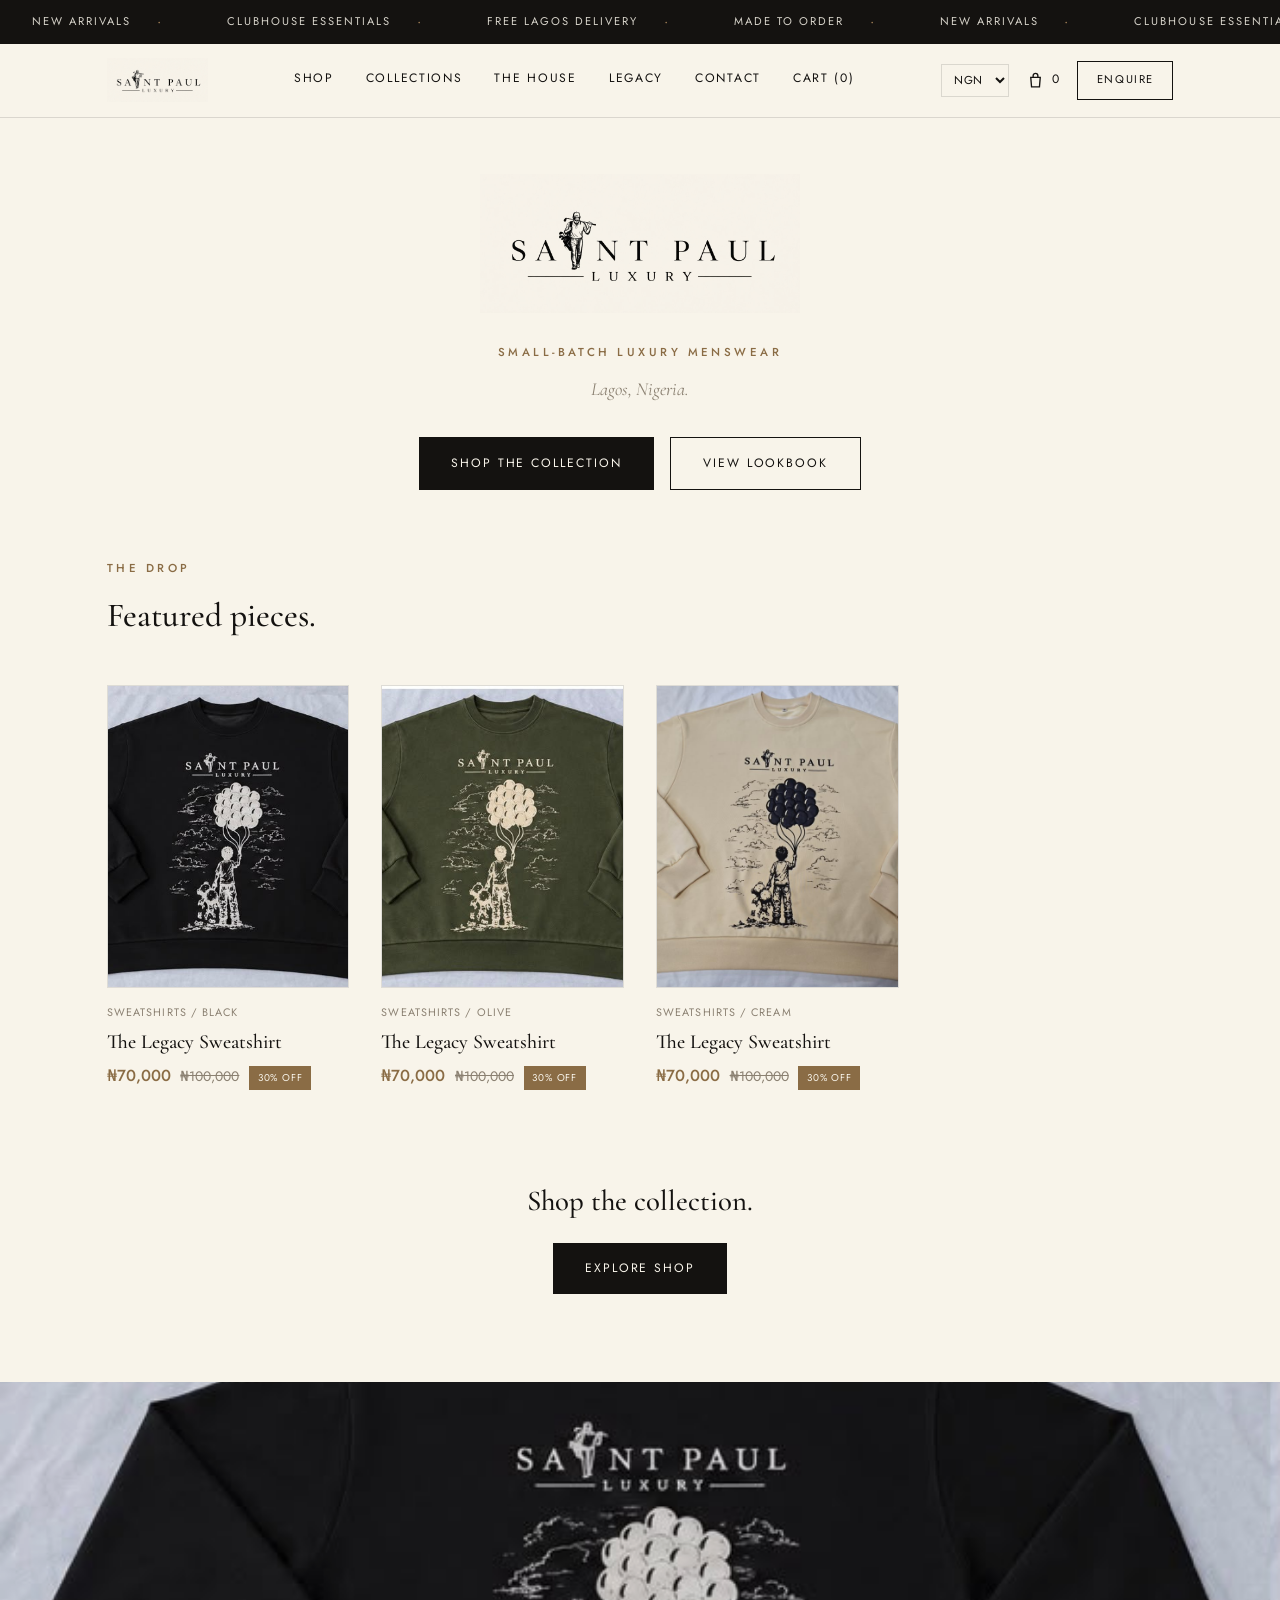
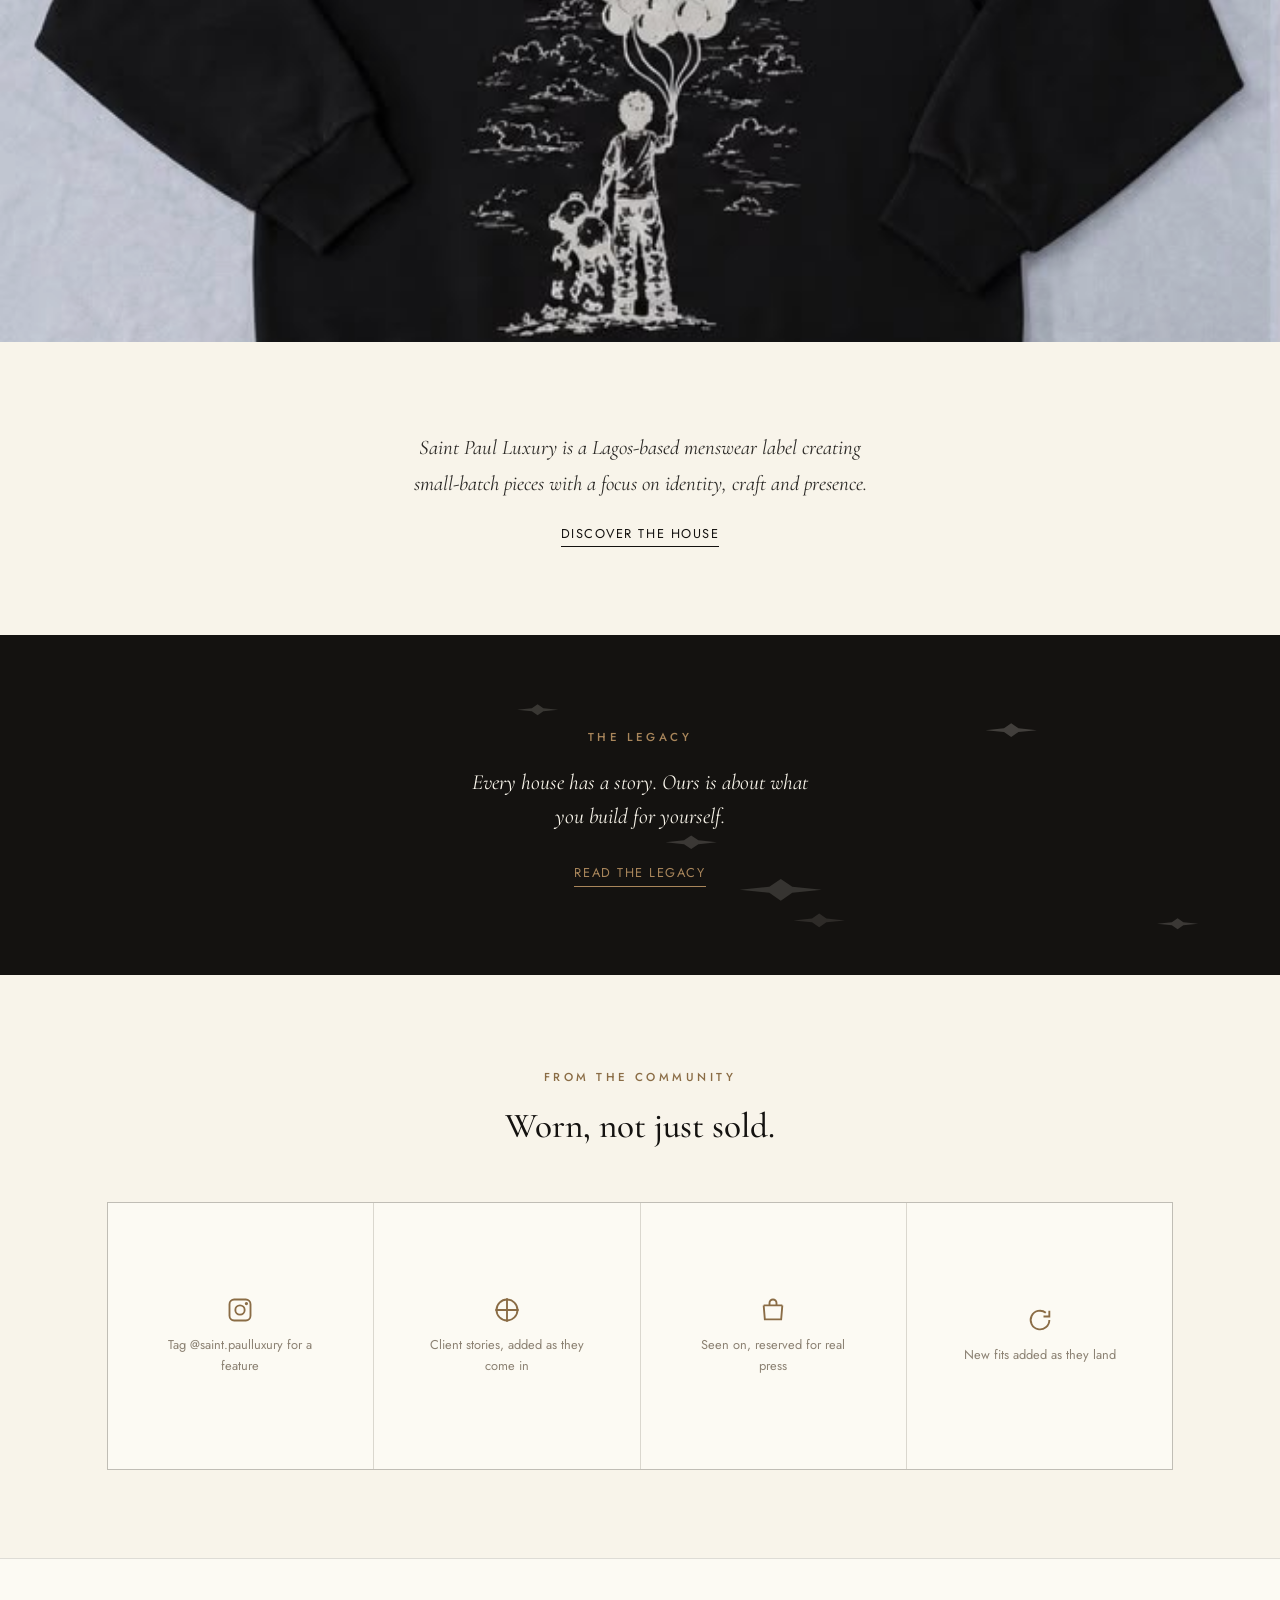
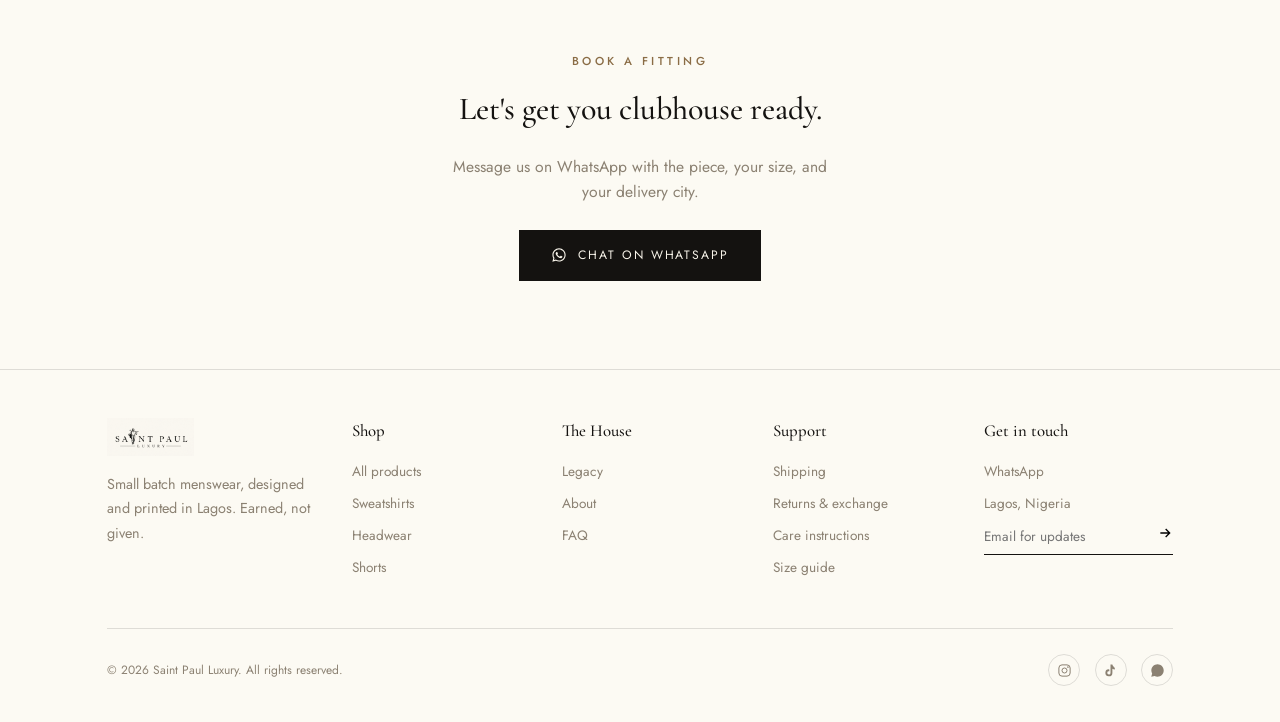
==== commit 4bdbcdc2: "Replace catalogue with the client-confirmed Black/Olive/Cream sweatshirt only The client confirmed o" ====
--- a/index.html
+++ b/index.html
@@ -87,7 +87,7 @@
 </section>
 
 <section class="reveal" style="padding:0; background:var(--ink);">
-  <img src="assets/images/sweatshirt-cocoa-front.jpg" alt="Saint Paul Luxury, the Legacy Sweatshirt in cocoa" style="width:100%; max-height:560px; object-fit:cover; display:block; opacity:0.94;">
+  <img src="assets/images/sweatshirt-black-front.jpg" alt="Saint Paul Luxury, the Legacy Sweatshirt in black" style="width:100%; max-height:560px; object-fit:cover; display:block; opacity:0.94;">
 </section>
 
 <section class="reveal">
@@ -205,23 +205,23 @@
 <script src="assets/currency.js"></script>
 <script>
   const grid = document.getElementById("homeGrid");
-  const featured = [PRODUCTS[0], PRODUCTS[1], PRODUCTS[2]].filter(Boolean);
-  featured.forEach(p => {
-    const v = p.variants[0];
-    const card = document.createElement("a");
-    card.className = "product-card";
-    card.href = `product.html?slug=${p.slug}&color=${encodeURIComponent(v.color)}`;
-    card.innerHTML = `
-      <div class="thumb">
-        <img class="main-img" src="${v.images[0]}" alt="${p.name} in ${v.color}, front" loading="lazy">
-        ${v.images[1] ? `<img class="alt-img" src="${v.images[1]}" alt="${p.name} in ${v.color}, back" loading="lazy">` : ""}
-      </div>
-      <div class="info">
-        <p class="cat">${p.category} / ${v.color}</p>
-        <h3>${p.name}</h3>
-        <p class="price" data-ngn="${p.price}">${formatNaira(p.price)}</p>
-      </div>`;
-    grid.appendChild(card);
+  PRODUCTS.forEach(p => {
+    p.variants.forEach(v => {
+      const card = document.createElement("a");
+      card.className = "product-card";
+      card.href = `product.html?slug=${p.slug}&color=${encodeURIComponent(v.color)}`;
+      card.innerHTML = `
+        <div class="thumb">
+          <img class="main-img" src="${v.images[0]}" alt="${p.name} in ${v.color}, front" loading="lazy">
+          ${v.images[1] ? `<img class="alt-img" src="${v.images[1]}" alt="${p.name} in ${v.color}, back" loading="lazy">` : ""}
+        </div>
+        <div class="info">
+          <p class="cat">${p.category} / ${v.color}</p>
+          <h3>${p.name}</h3>
+          ${priceHtml(p)}
+        </div>`;
+      grid.appendChild(card);
+    });
   });
 </script>
 </body>
--- a/assets/style.css
+++ b/assets/style.css
@@ -325,6 +325,14 @@
 }
 .order-summary-row{display:flex; justify-content:space-between; padding:0.6rem 0; border-bottom:1px solid var(--line); font-size:0.88rem;}
 .checkout-error{color:#8a3a2e; font-size:0.82rem; margin-top:0.6rem; min-height:1.2em;}
+.price-row{display:flex; align-items:baseline; gap:0.6rem; flex-wrap:wrap; margin-top:0.3rem;}
+.price-row.pdp-price{margin-top:0.6rem;}
+.price-sale{color:var(--gold-deep); font-weight:500;}
+.price-compare{color:var(--stone); text-decoration:line-through; font-size:0.86em;}
+.discount-badge{
+  display:inline-block; font-size:0.62rem; letter-spacing:0.08em; text-transform:uppercase;
+  background:var(--gold-deep); color:var(--ivory); padding:0.25rem 0.55rem;
+}
 .price-fx{display:block; font-size:0.78em; color:var(--stone); margin-top:0.15rem;}
 .currency-select{
   font-family:inherit; font-size:0.72rem; letter-spacing:0.08em; text-transform:uppercase;
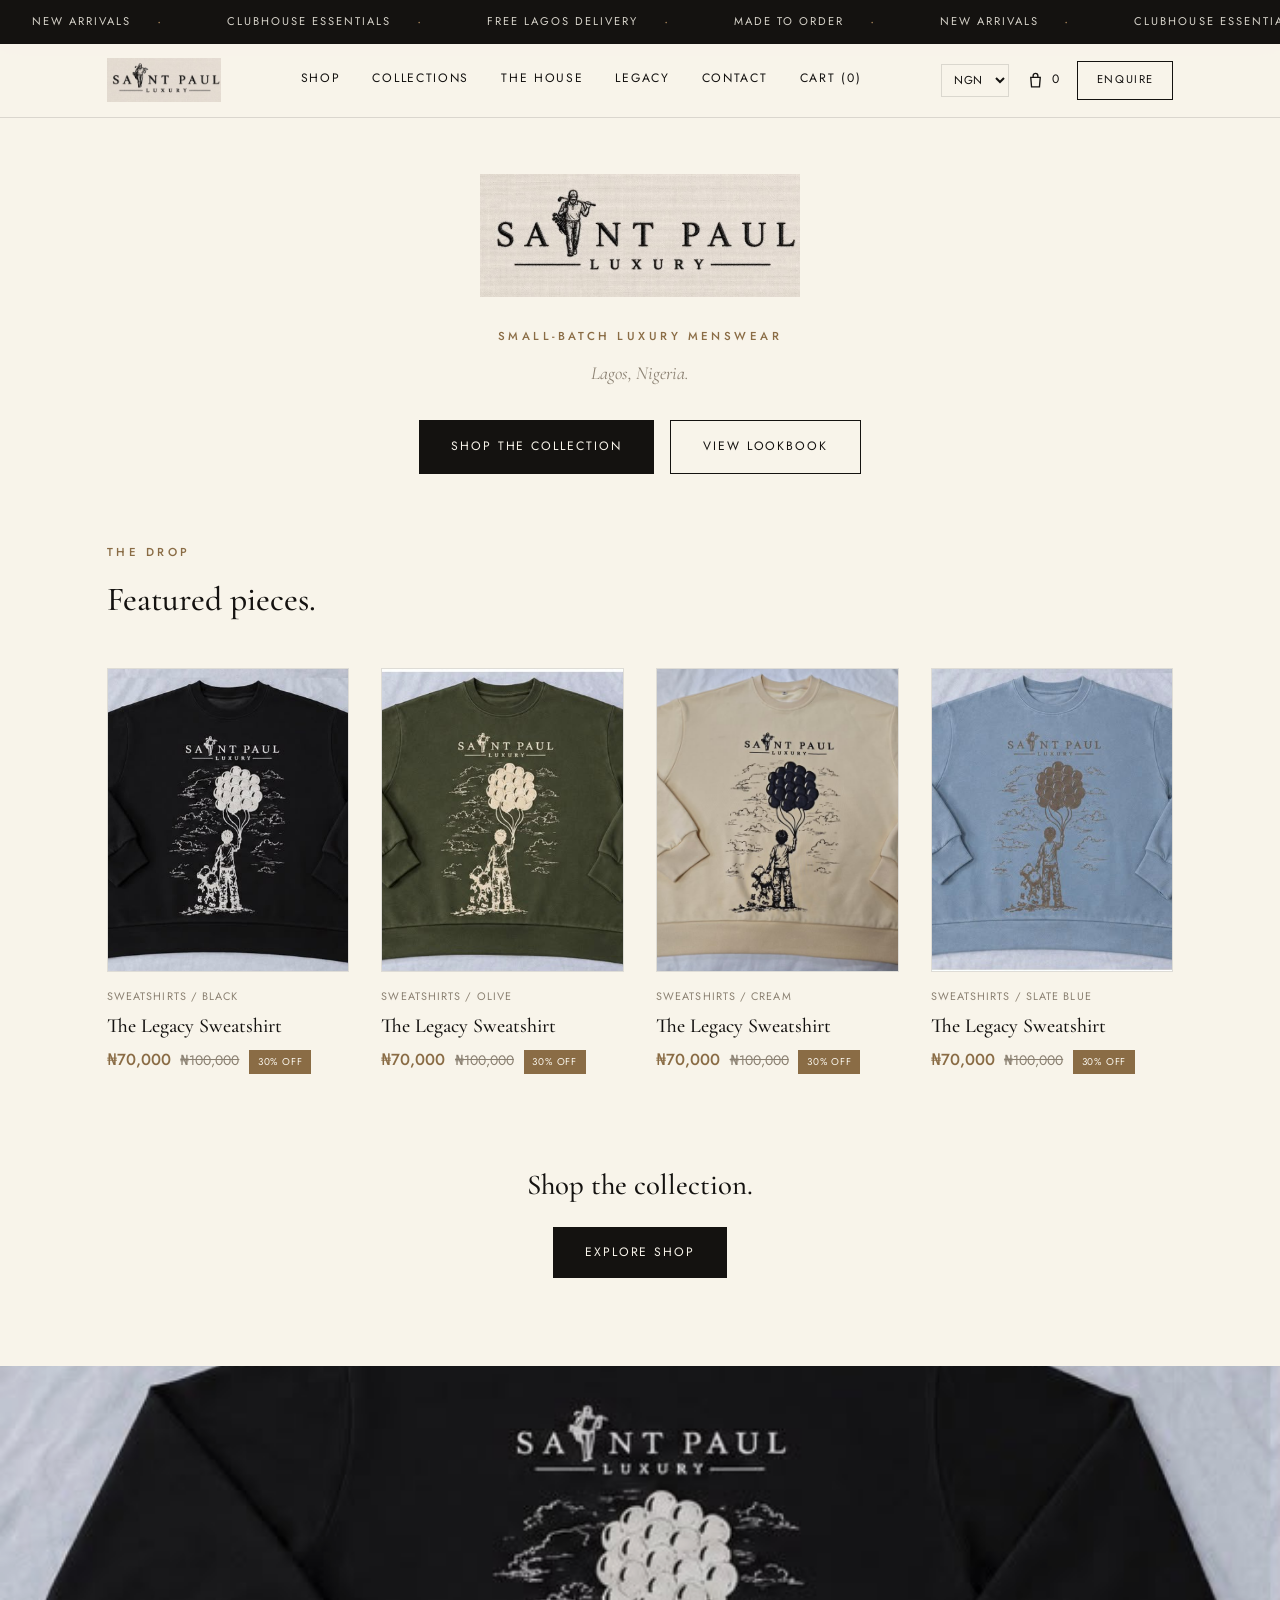
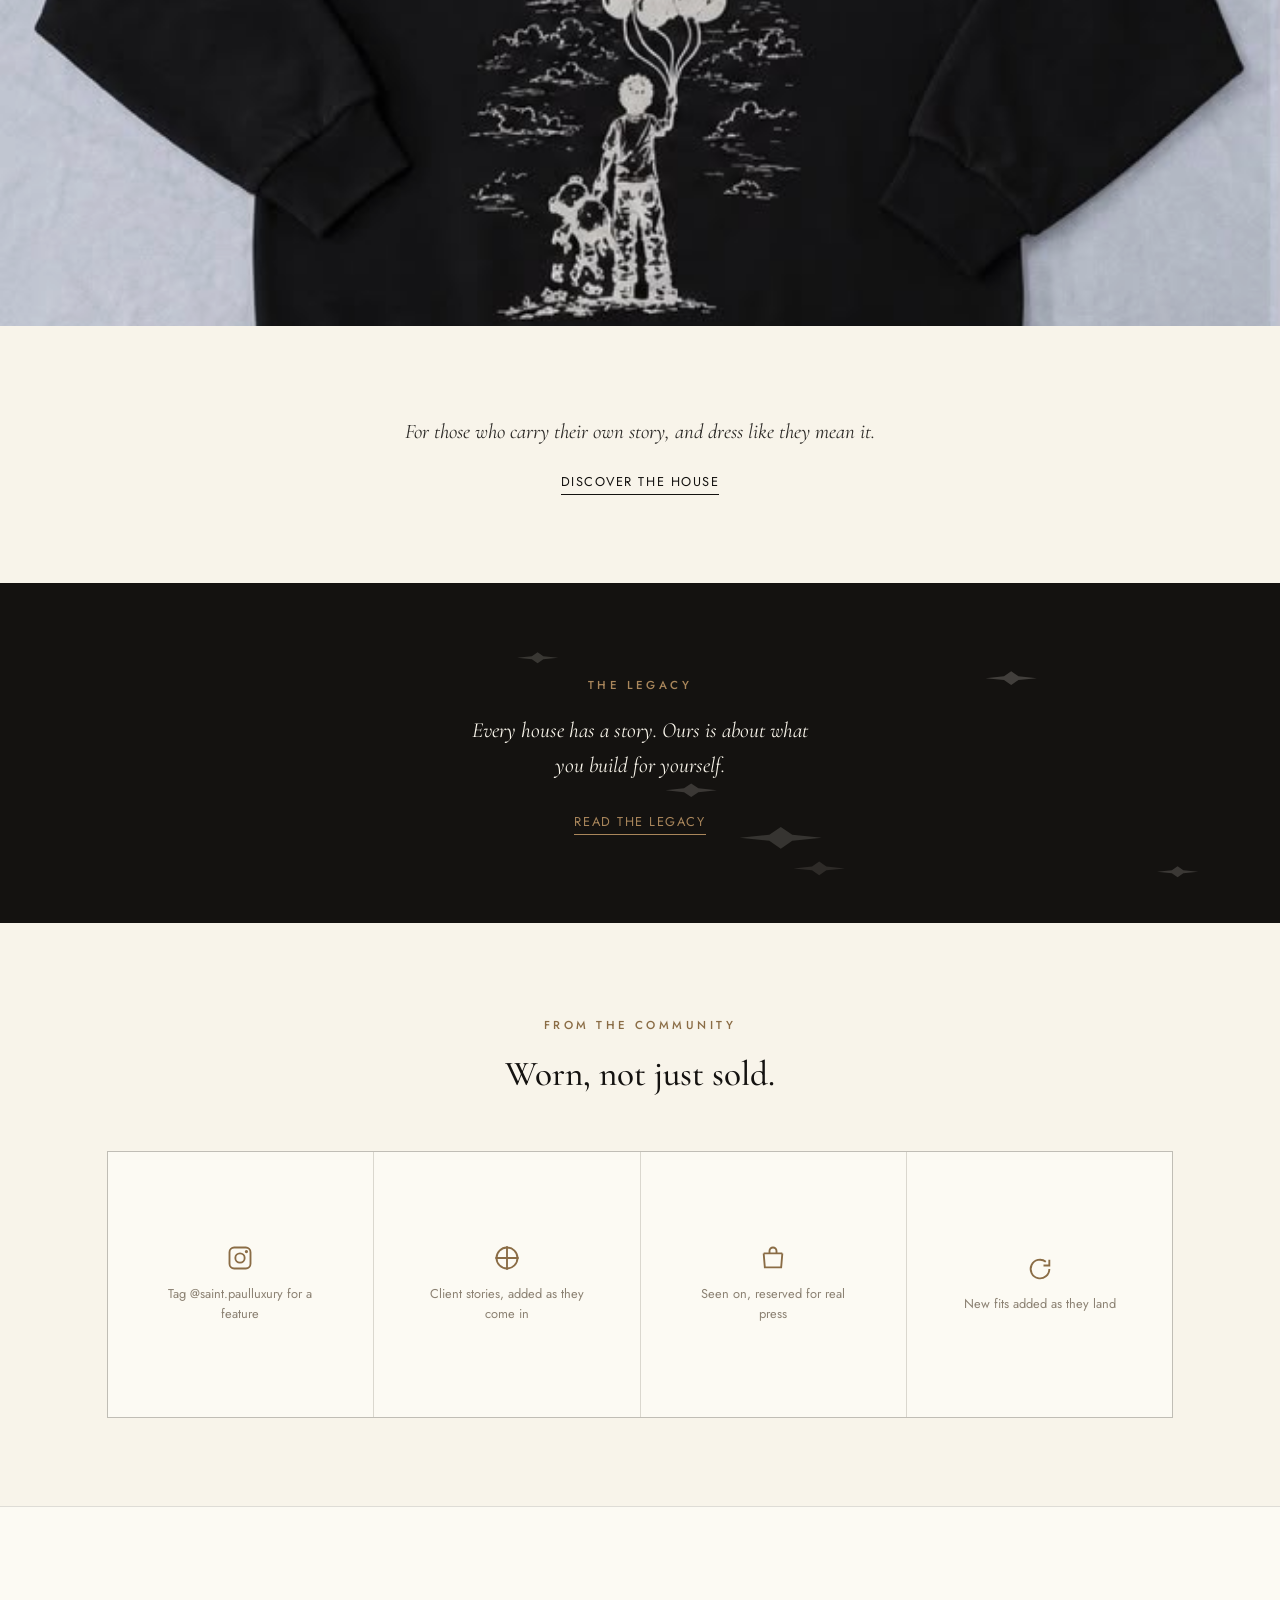
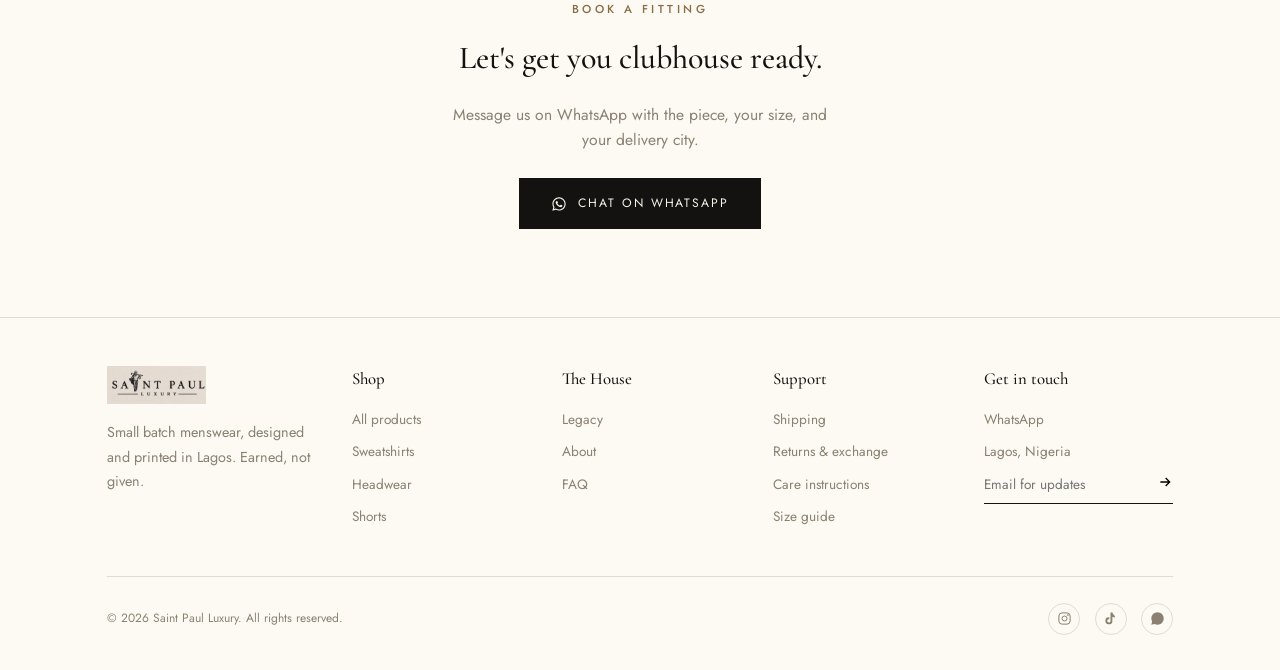
==== commit 404f4c64: "Add multi-currency support (EUR/CAD) and refresh House copy - currency.js: support EUR (Eurozone cou" ====
--- a/index.html
+++ b/index.html
@@ -92,7 +92,7 @@
 
 <section class="reveal">
   <div class="container" style="max-width:640px; text-align:center;">
-    <p style="font-family:'Cormorant Garamond',serif; font-style:italic; font-size:1.3rem; line-height:1.7; color:#2a2825;">Saint Paul Luxury is a Lagos-based menswear label creating small-batch pieces with a focus on identity, craft and presence.</p>
+    <p style="font-family:'Cormorant Garamond',serif; font-style:italic; font-size:1.3rem; line-height:1.7; color:#2a2825;">For those who carry their own story, and dress like they mean it.</p>
     <a href="about.html" style="display:inline-block; margin-top:1.4rem; font-size:0.8rem; letter-spacing:0.12em; text-transform:uppercase; border-bottom:1px solid var(--ink); padding-bottom:2px;">Discover the House</a>
   </div>
 </section>
--- a/assets/style.css
+++ b/assets/style.css
@@ -333,7 +333,26 @@
   display:inline-block; font-size:0.62rem; letter-spacing:0.08em; text-transform:uppercase;
   background:var(--gold-deep); color:var(--ivory); padding:0.25rem 0.55rem;
 }
-.price-fx{display:block; font-size:0.78em; color:var(--stone); margin-top:0.15rem;}
+/* Default (NGN active, or currency.js hasn't run / failed): .price-ngn is
+   just an inert wrapper around the existing price markup, visually
+   identical to before currency.js ran. */
+.price-ngn{display:contents;}
+
+/* A non-NGN currency is active: the converted estimate becomes the
+   prominent figure, the real NGN amount (what's actually charged) stays
+   visible underneath, smaller. */
+[data-ngn].has-fx{display:flex; flex-direction:column; gap:0.15rem;}
+.has-fx .price-ngn{
+  display:flex; align-items:baseline; gap:0.5rem; flex-wrap:wrap; order:2;
+  font-size:0.74em; color:var(--stone);
+}
+.has-fx .price-ngn .price-sale{color:var(--stone); font-weight:400;}
+.has-fx .price-fx{
+  order:1; display:block; font-size:1.08em; font-weight:500;
+  color:var(--gold-deep); margin-top:0;
+}
+p.pdp-price.has-fx{font-size:1rem;}
+p.pdp-price.has-fx .price-fx{font-size:1.25rem;}
 .currency-select{
   font-family:inherit; font-size:0.72rem; letter-spacing:0.08em; text-transform:uppercase;
   border:1px solid var(--line); background:var(--ivory); color:var(--ink);
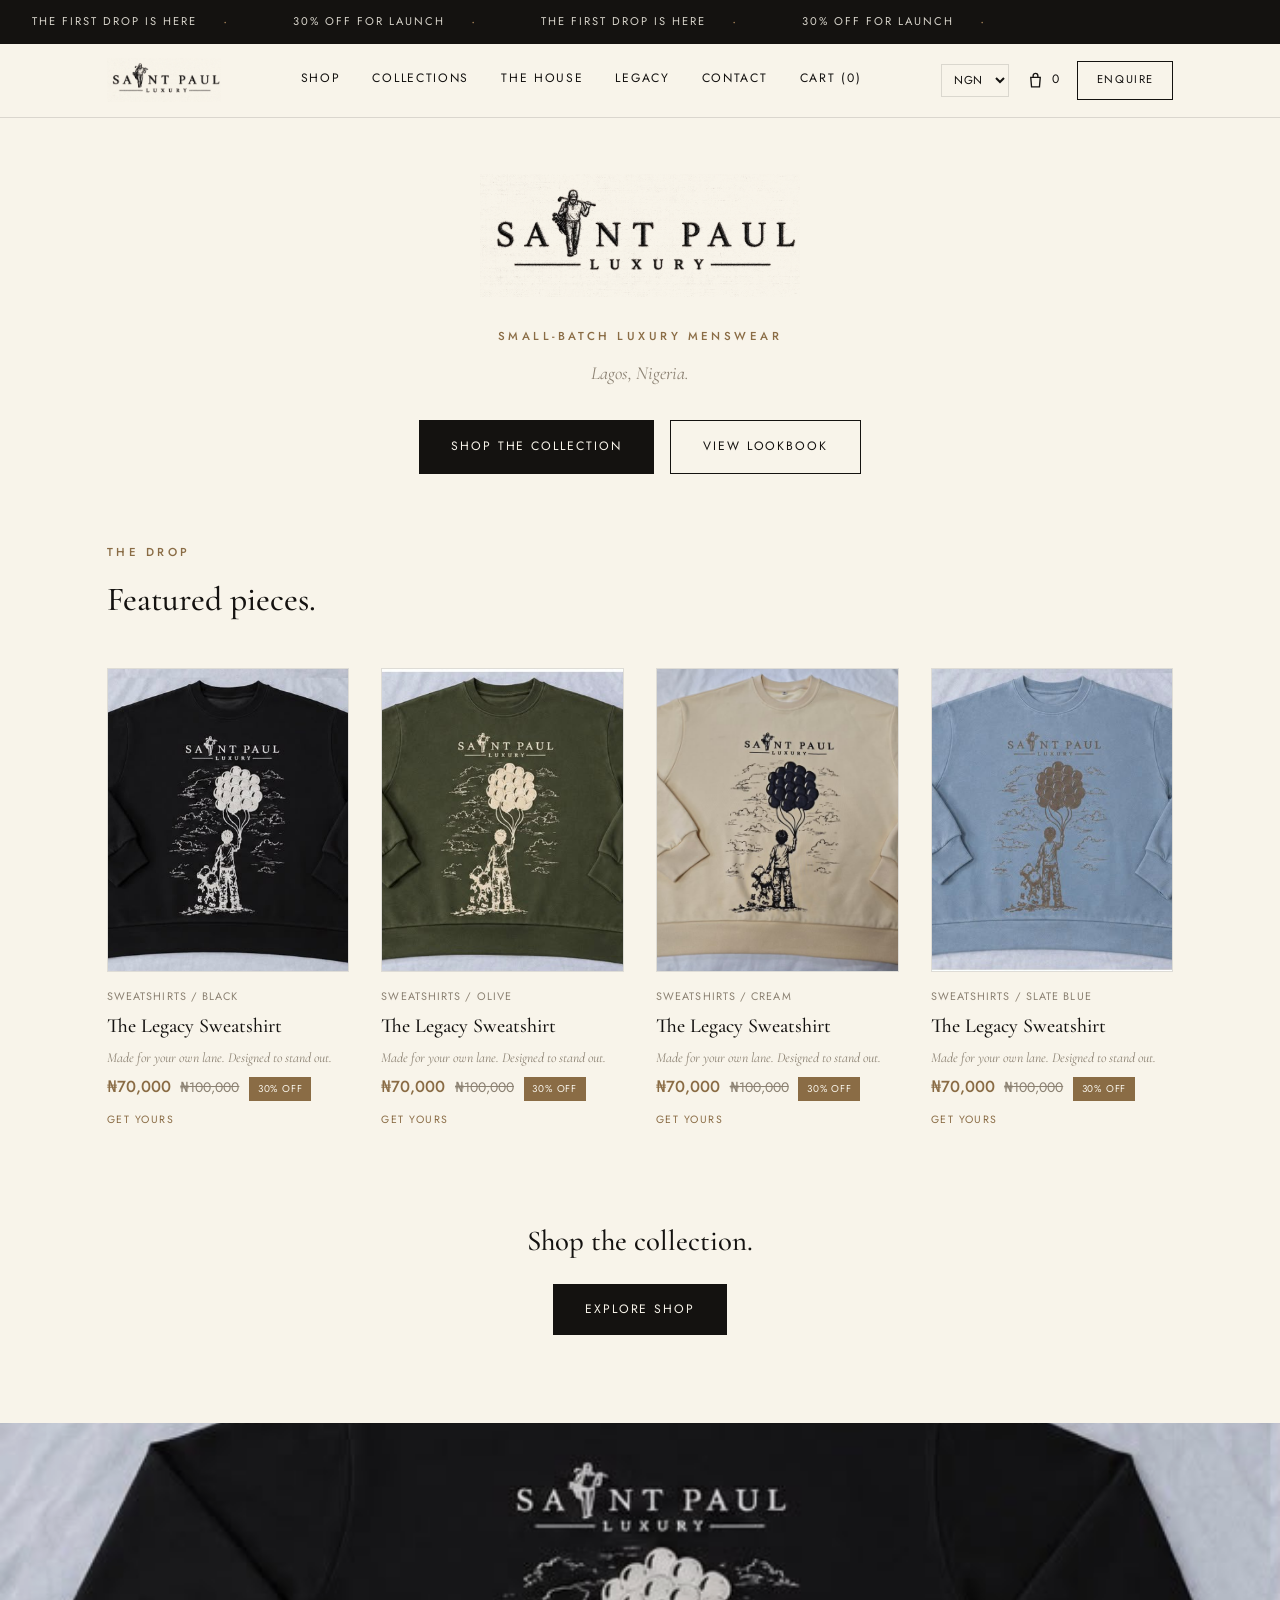
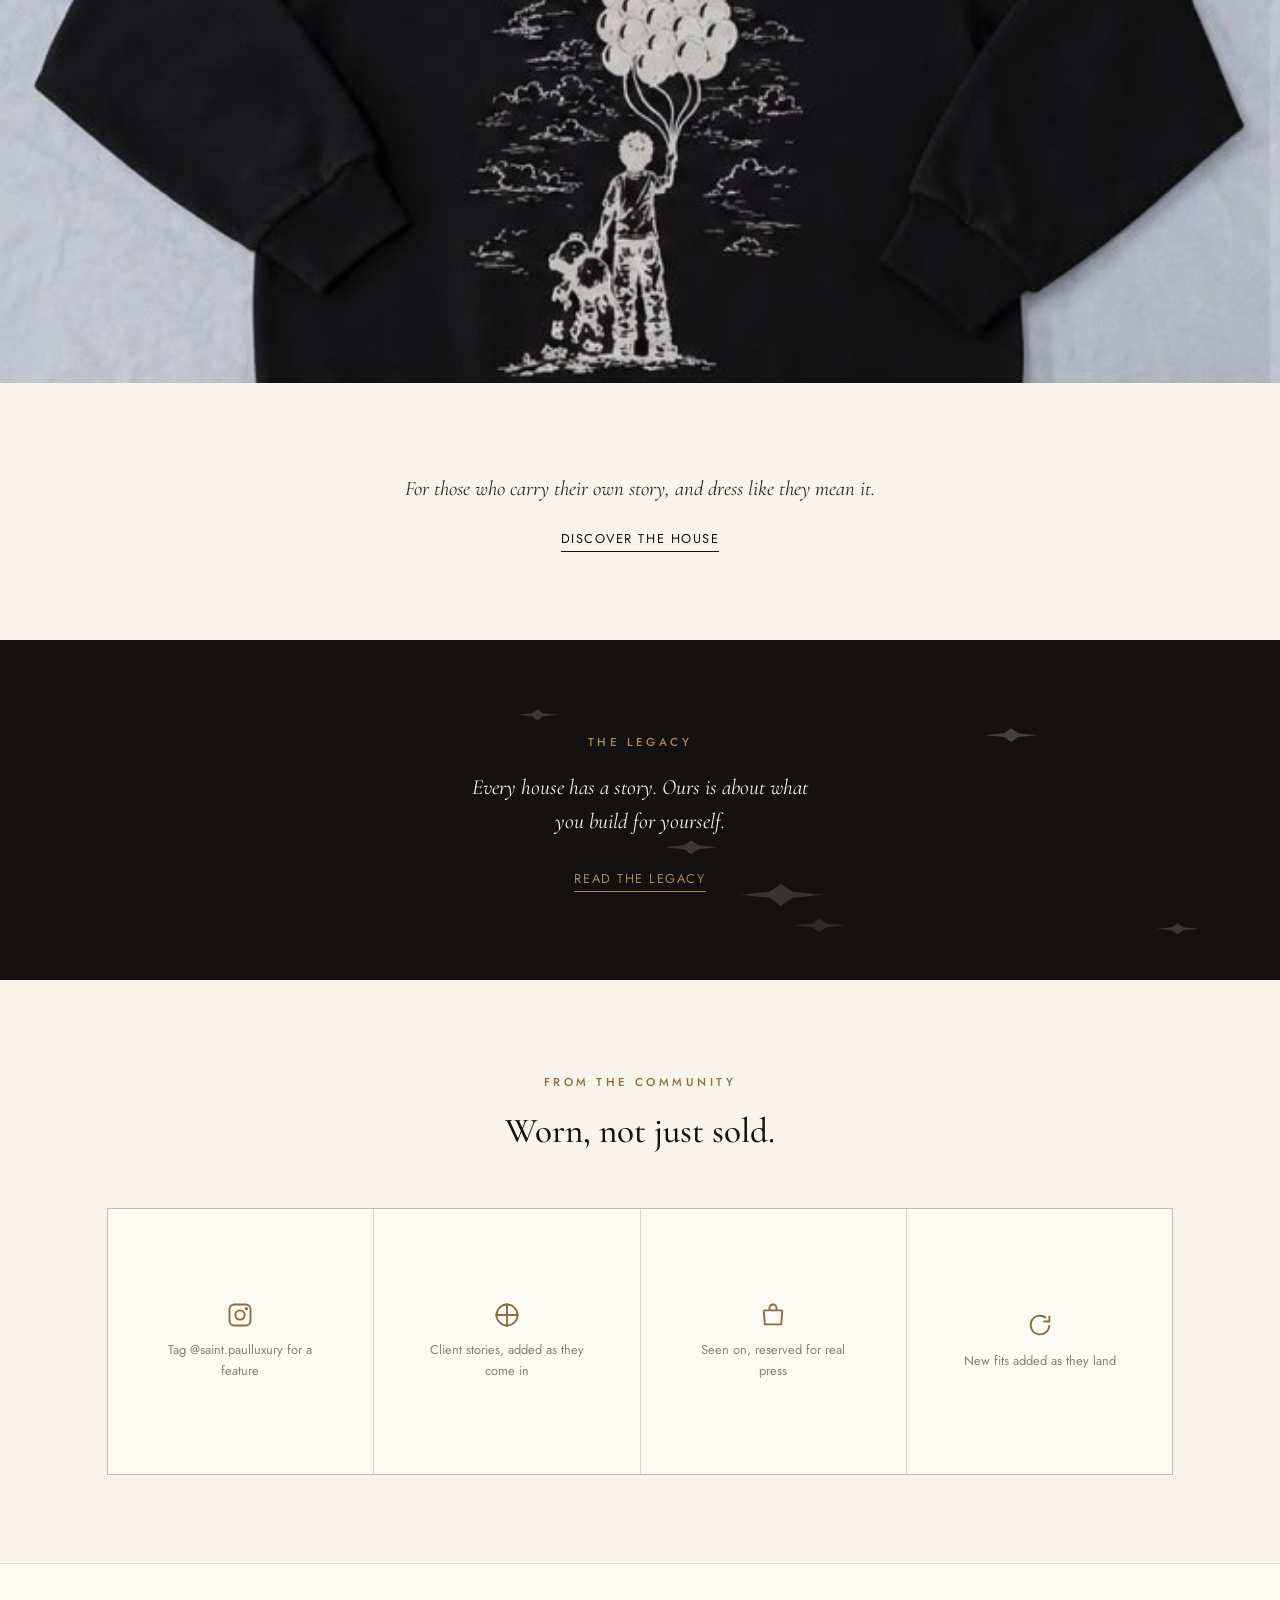
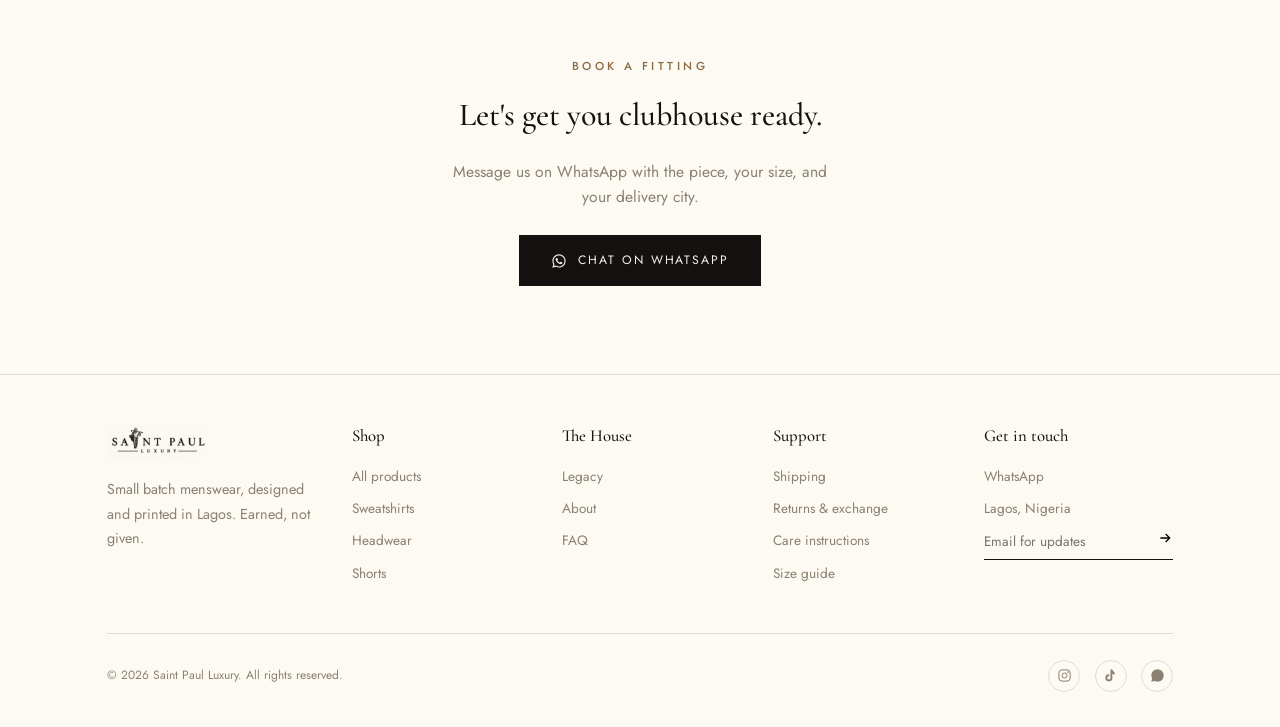
==== commit 4d41cc30: "Add launch conversion copy across shop, product, and site-wide sections - Announcement bar (all 8 pa" ====
--- a/index.html
+++ b/index.html
@@ -23,8 +23,8 @@
 <a class="skip-link" href="#main">Skip to content</a>
 <div class="announce" aria-hidden="true">
   <div class="announce-track">
-    <span>New arrivals</span><span>Clubhouse essentials</span><span>Free Lagos delivery</span><span>Made to order</span>
-    <span>New arrivals</span><span>Clubhouse essentials</span><span>Free Lagos delivery</span><span>Made to order</span>
+    <span>The First Drop Is Here</span><span>30% Off For Launch</span>
+    <span>The First Drop Is Here</span><span>30% Off For Launch</span>
   </div>
 </div>
 <header>
@@ -216,9 +216,7 @@
           ${v.images[1] ? `<img class="alt-img" src="${v.images[1]}" alt="${p.name} in ${v.color}, back" loading="lazy">` : ""}
         </div>
         <div class="info">
-          <p class="cat">${p.category} / ${v.color}</p>
-          <h3>${p.name}</h3>
-          ${priceHtml(p)}
+          ${cardInfoHtml(p, v)}
         </div>`;
       grid.appendChild(card);
     });
--- a/assets/style.css
+++ b/assets/style.css
@@ -147,6 +147,8 @@
 .btn-dark:hover{background:var(--gold-deep); transform:translateY(-2px);}
 .btn-outline{border:1px solid var(--ink); color:var(--ink);}
 .btn-outline:hover{background:var(--ink); color:var(--ivory);}
+.btn-outline-light{border:1px solid var(--ivory); color:var(--ivory);}
+.btn-outline-light:hover{background:var(--ivory); color:var(--ink); transform:translateY(-2px);}
 .btn[disabled]{opacity:0.4; cursor:not-allowed; pointer-events:none;}
 .btn svg{width:16px; height:16px;}
 
@@ -182,6 +184,15 @@
 .product-card .cat{font-size:0.68rem; letter-spacing:0.1em; text-transform:uppercase; color:var(--stone);}
 .product-card h3{font-family:'Cormorant Garamond', serif; font-size:1.25rem; font-weight:500; margin-top:0.3rem;}
 .product-card .price{color:var(--gold-deep); margin-top:0.3rem; font-size:0.95rem;}
+.product-card .card-tagline{
+  font-family:'Cormorant Garamond', serif; font-style:italic; font-size:0.86rem;
+  color:var(--stone); margin-top:0.4rem; line-height:1.5;
+}
+.product-card .card-cta{
+  display:inline-block; margin-top:0.7rem; font-size:0.66rem; letter-spacing:0.14em; text-transform:uppercase;
+  color:var(--gold-deep); border-bottom:1px solid transparent; transition:border-color 0.25s ease;
+}
+.product-card:hover .card-cta{border-color:var(--gold-deep);}
 
 /* ---------- PRODUCT DETAIL ---------- */
 .pdp{display:grid; grid-template-columns:1.1fr 0.9fr; gap:4vw; align-items:flex-start;}
@@ -195,9 +206,18 @@
 .pdp-thumbs img{width:100%; height:100%; object-fit:cover;}
 
 .pdp-info .cat{font-size:0.72rem; letter-spacing:0.12em; text-transform:uppercase; color:var(--stone);}
-.pdp-info h1{font-size:clamp(1.9rem,3.4vw,2.5rem); margin-top:0.5rem;}
+.pdp-info h2{font-family:'Cormorant Garamond', serif; font-weight:500; font-size:clamp(1.9rem,3.4vw,2.5rem); margin-top:0.5rem;}
 .pdp-price{color:var(--gold-deep); font-size:1.25rem; margin-top:0.6rem;}
 .pdp-desc{margin-top:1.3rem; color:#3a3733; font-size:0.98rem; line-height:1.85; max-width:48ch;}
+.pdp-offer{
+  margin-top:1.4rem; padding:1rem 1.2rem; background:var(--paper); border:1px solid var(--line);
+  border-left:3px solid var(--gold-deep); max-width:48ch;
+}
+.pdp-offer-label{
+  display:block; font-size:0.66rem; letter-spacing:0.16em; text-transform:uppercase; color:var(--gold-deep); font-weight:500;
+}
+.pdp-offer p{margin-top:0.4rem; font-size:0.9rem; color:#3a3733; line-height:1.6;}
+.pdp-offer strong{color:var(--gold-deep);}
 
 .option-block{margin-top:1.8rem;}
 .option-label{display:flex; justify-content:space-between; align-items:center; font-size:0.72rem; letter-spacing:0.1em; text-transform:uppercase; color:var(--stone); margin-bottom:0.7rem;}
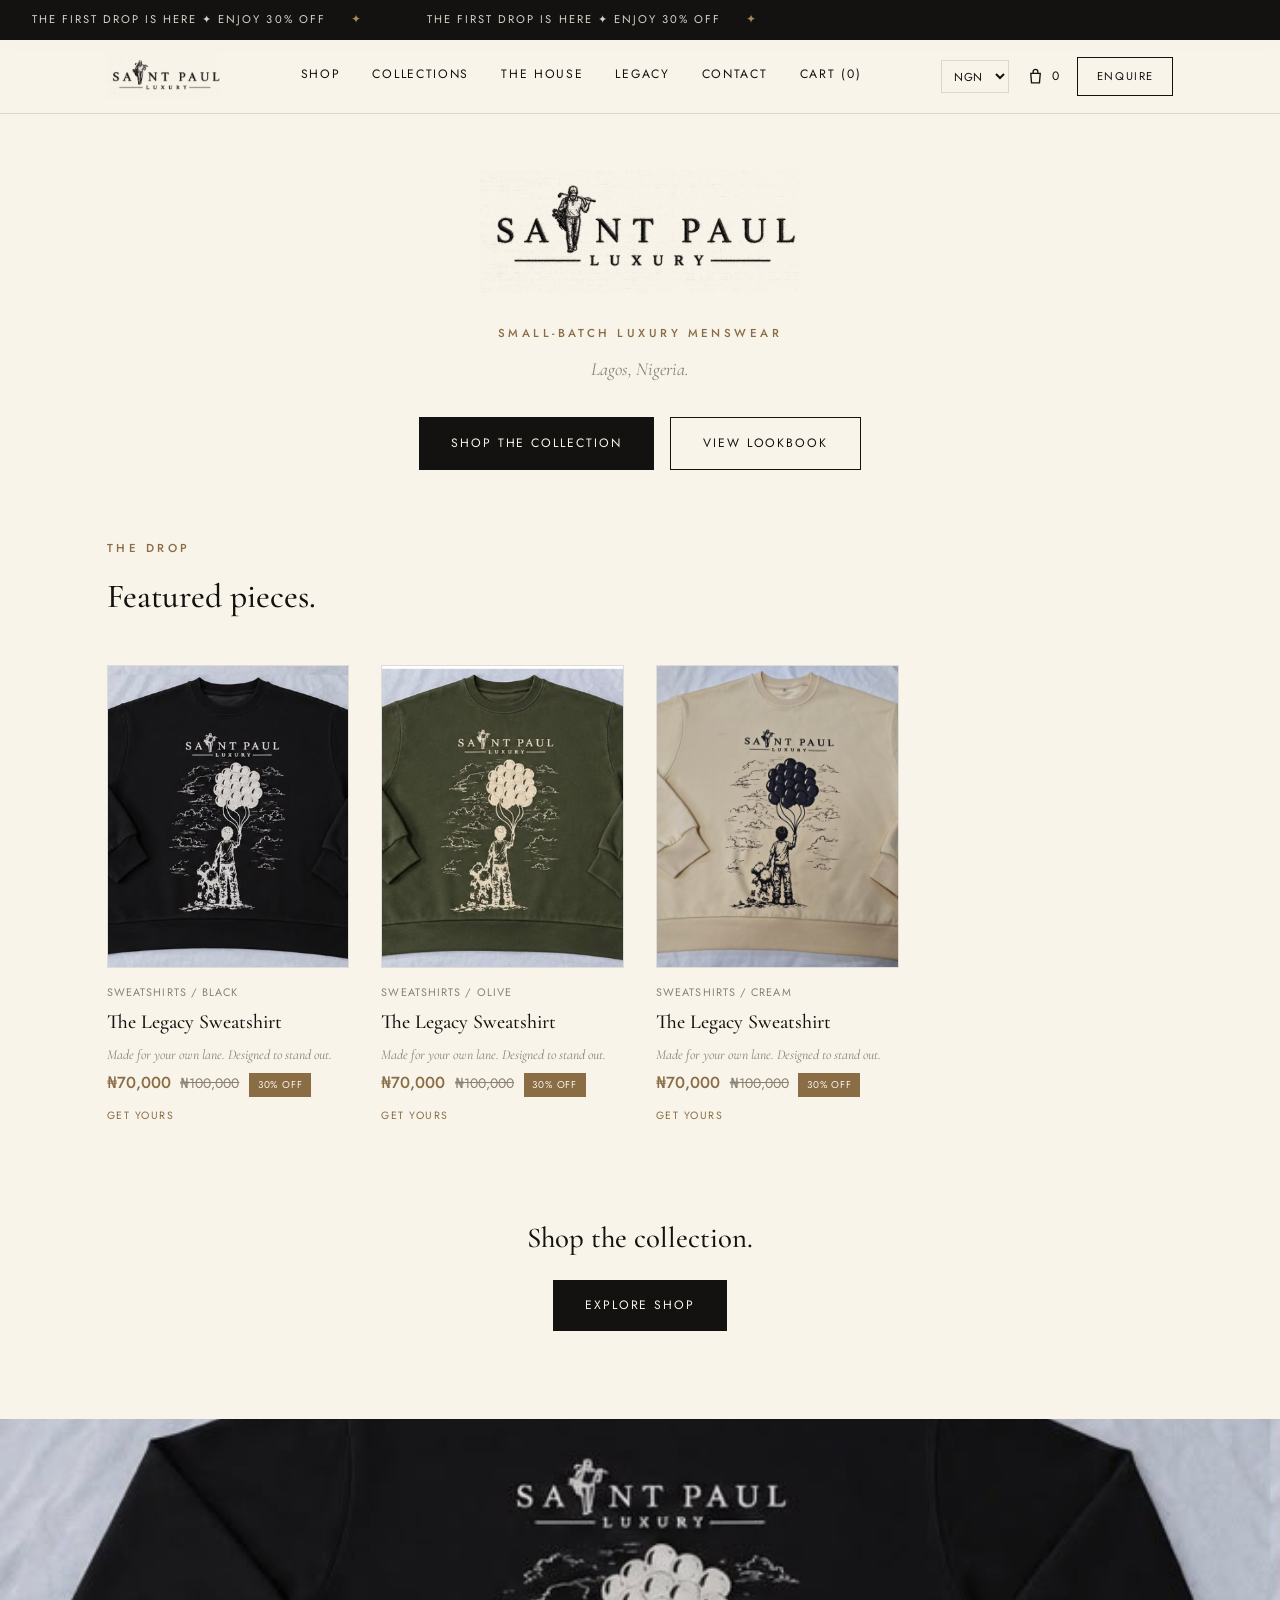
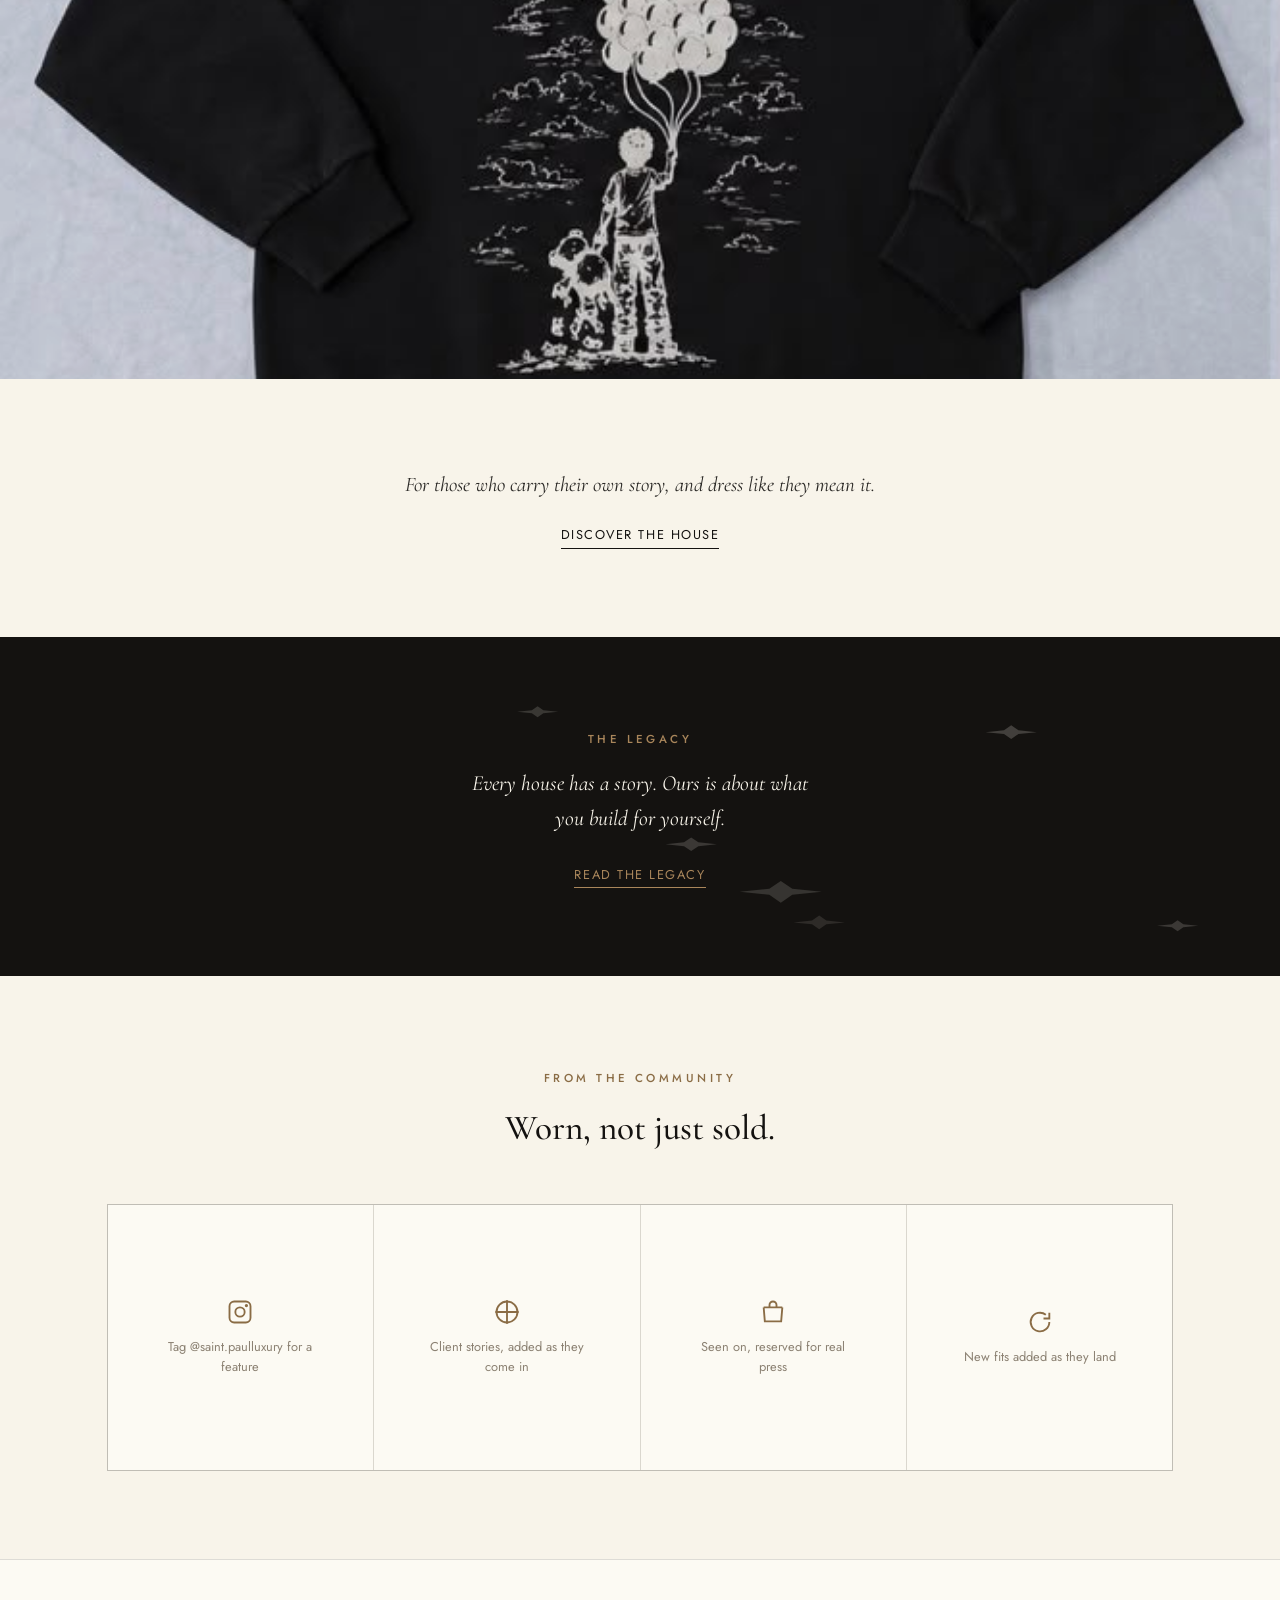
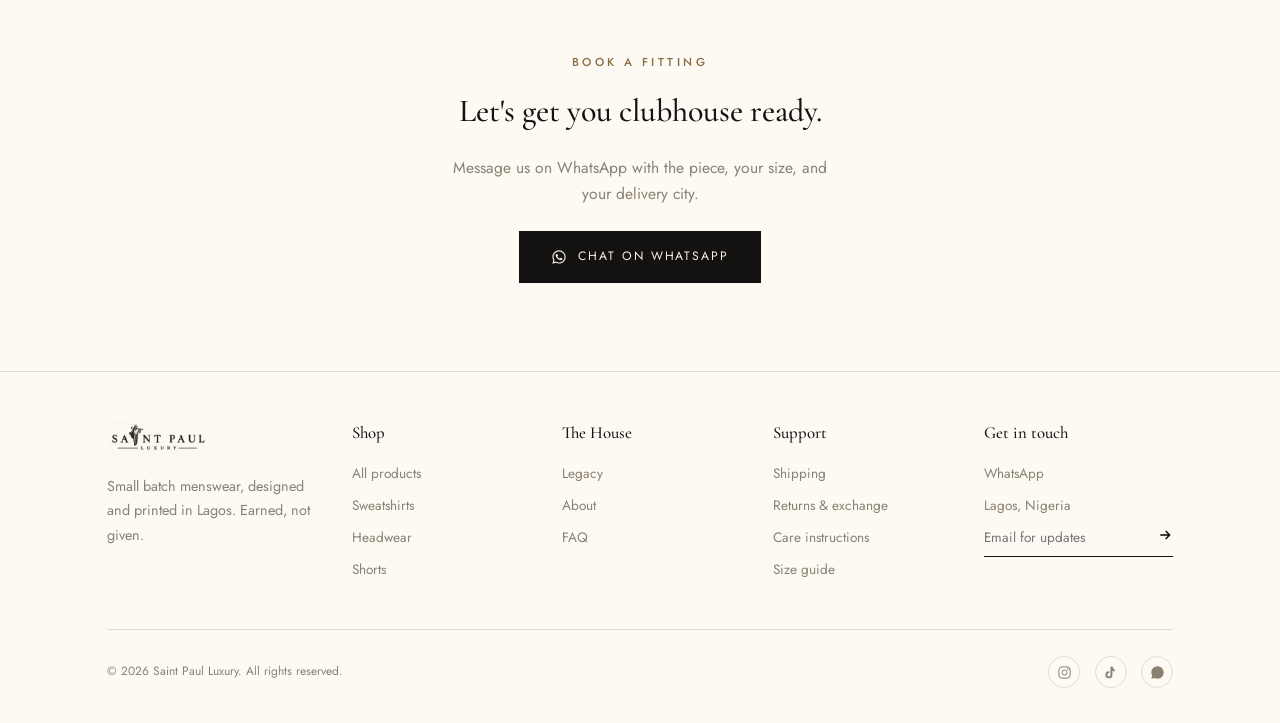
==== commit fb3482da: "Art-direct the shop page as a single-product editorial spotlight Replaces the generic four-card grid" ====
--- a/index.html
+++ b/index.html
@@ -23,8 +23,8 @@
 <a class="skip-link" href="#main">Skip to content</a>
 <div class="announce" aria-hidden="true">
   <div class="announce-track">
-    <span>The First Drop Is Here</span><span>30% Off For Launch</span>
-    <span>The First Drop Is Here</span><span>30% Off For Launch</span>
+    <span>The First Drop Is Here &#10022; Enjoy 30% Off</span>
+    <span>The First Drop Is Here &#10022; Enjoy 30% Off</span>
   </div>
 </div>
 <header>
--- a/assets/style.css
+++ b/assets/style.css
@@ -7,6 +7,14 @@
   --stone:#8B8172;
   --line: rgba(20,18,16,0.13);
   --line-ivory: rgba(248,244,234,0.2);
+  /* Sampled from the garment photography (olive sweatshirt hem) and tuned
+     for UI legibility; burgundy has no source photo, chosen to sit quietly
+     alongside gold/ink. Both are used sparingly, not as section washes. */
+  --olive:#4B5236;
+  --olive-deep:#363B26;
+  --burgundy:#6E2A34;
+  --burgundy-deep:#551F27;
+  --cream-swatch:#E7DBBF;
   --maxw:1220px;
 }
 *{margin:0;padding:0;box-sizing:border-box;}
@@ -51,10 +59,13 @@
   font-size:0.7rem; letter-spacing:0.18em; text-transform:uppercase;
   padding:0.65rem 0; overflow:hidden; white-space:nowrap;
 }
-.announce-track{display:inline-flex; animation:scrollBar 26s linear infinite;}
+.announce-track{display:inline-flex; animation:scrollBar 34s linear infinite;}
 .announce span{padding:0 2rem; display:inline-flex; align-items:center; gap:1.6rem; color:rgba(248,244,234,0.85);}
-.announce span::after{content:'\00b7'; color:var(--gold); font-size:0.9rem;}
+.announce span::after{content:'\2726'; color:var(--gold); font-size:0.76rem;}
 @keyframes scrollBar{from{transform:translateX(0);} to{transform:translateX(-50%);}}
+@media (prefers-reduced-motion: reduce){
+  .announce-track, .marquee-track{animation:none;}
+}
 
 /* ---------- HEADER / NAV ---------- */
 header{
@@ -152,6 +163,118 @@
 .btn[disabled]{opacity:0.4; cursor:not-allowed; pointer-events:none;}
 .btn svg{width:16px; height:16px;}
 
+/* ---------- SHOP INTRO (editorial) ---------- */
+.shop-intro{padding:3.4rem 0 4.4rem;}
+.shop-intro .container{
+  display:grid; grid-template-columns:0.92fr 1fr; gap:5vw; align-items:center;
+}
+@media (max-width:980px){
+  .shop-intro .container{grid-template-columns:1fr; gap:2.6rem;}
+}
+.shop-intro-eyebrow{display:flex; flex-direction:column; gap:0.15rem; margin-bottom:1.3rem;}
+.shop-intro-eyebrow span{font-size:0.7rem; letter-spacing:0.28em; text-transform:uppercase; color:var(--stone);}
+.shop-intro-eyebrow span.accent{color:var(--gold-deep); font-weight:500;}
+.shop-intro h1{font-size:clamp(2.1rem,3.6vw,3.1rem); line-height:1.1; max-width:11ch;}
+.shop-intro-copy{
+  font-family:'Cormorant Garamond', serif; font-style:italic; font-size:1.12rem;
+  color:#3a3733; line-height:1.65; max-width:40ch; margin-top:1.1rem;
+}
+.shop-intro-offer{
+  margin-top:1.8rem; display:flex; align-items:center; gap:1rem; flex-wrap:wrap;
+  padding:0.9rem 0; border-top:1px solid var(--line); border-bottom:1px solid var(--line);
+}
+.shop-intro-offer .tag{
+  font-size:0.66rem; letter-spacing:0.16em; text-transform:uppercase; color:var(--burgundy);
+  border:1px solid var(--burgundy); padding:0.3rem 0.6rem;
+}
+.shop-intro-offer .price-compare{font-size:0.95rem;}
+.shop-intro-offer .price-sale{font-size:1.3rem;}
+.shop-intro-actions{display:flex; flex-wrap:wrap; gap:1rem; margin-top:1.9rem;}
+
+/* Two-image editorial collage: a dominant crop with a smaller offset crop
+   breaking its corner, framed in hairline rules (no shadows, no radius).
+   Editorial tags live in the surrounding gutter, never over the artwork. */
+.shop-intro-media{position:relative;}
+.collage{position:relative; max-width:440px; margin-left:auto;}
+.collage-primary{aspect-ratio:4/5; border:1px solid var(--line); overflow:hidden; background:var(--paper);}
+.collage-primary img{width:100%; height:100%; object-fit:cover;}
+.collage-secondary{
+  position:absolute; left:-8%; bottom:0; width:40%; aspect-ratio:4/5;
+  border:1px solid var(--line); overflow:hidden; background:var(--paper);
+  box-shadow:0 0 0 7px var(--ivory);
+}
+.collage-secondary img{width:100%; height:100%; object-fit:cover;}
+.editorial-tags{display:flex; justify-content:space-between; gap:1rem; margin-top:1.4rem; flex-wrap:wrap;}
+.editorial-tags span{font-size:0.64rem; letter-spacing:0.16em; text-transform:uppercase; color:var(--stone); white-space:nowrap;}
+@media (max-width:980px){
+  .collage{margin-left:0; margin-right:auto; max-width:420px;}
+}
+@media (max-width:560px){
+  .collage-secondary{left:-5%; width:44%;}
+}
+
+/* ---------- COLLECTION SPOTLIGHT ---------- */
+.spotlight-head{max-width:640px; margin-bottom:2.8rem;}
+.spotlight{display:grid; grid-template-columns:1.1fr 0.9fr; gap:4.5vw; align-items:flex-start;}
+@media (max-width:900px){.spotlight{grid-template-columns:1fr; gap:2rem;}}
+.spotlight-stage{
+  position:relative; aspect-ratio:4/5; background:var(--paper); border:1px solid var(--line);
+  overflow:hidden;
+}
+.spotlight-stage img{width:100%; height:100%; object-fit:cover; opacity:0; position:absolute; inset:0; transition:opacity 0.4s ease;}
+.spotlight-stage img.active{opacity:1;}
+.spotlight-view{
+  position:absolute; right:14px; bottom:14px; z-index:2;
+  display:flex; align-items:center; gap:0.5rem;
+  background:var(--ivory); border:1px solid var(--ink); padding:0.55rem 0.95rem;
+  font-size:0.68rem; letter-spacing:0.14em; text-transform:uppercase;
+  opacity:0; transform:translateY(6px); transition:opacity 0.3s ease, transform 0.3s ease;
+}
+.spotlight-stage:hover .spotlight-view, .spotlight-stage:focus-within .spotlight-view{opacity:1; transform:translateY(0);}
+.spotlight-info .cat{font-size:0.72rem; letter-spacing:0.12em; text-transform:uppercase; color:var(--stone);}
+.spotlight-info h3{font-family:'Cormorant Garamond', serif; font-weight:500; font-size:clamp(1.8rem,2.6vw,2.3rem); margin-top:0.5rem;}
+.spotlight-info .card-tagline{
+  font-family:'Cormorant Garamond', serif; font-style:italic; font-size:1rem;
+  color:#3a3733; margin-top:0.6rem; max-width:40ch; line-height:1.6;
+}
+.spotlight-info .price-row{margin-top:1.1rem; font-size:1.15rem;}
+.spotlight-colours{margin-top:1.7rem;}
+.spotlight-colours .option-label{font-size:0.72rem; letter-spacing:0.1em; text-transform:uppercase; color:var(--stone); margin-bottom:0.8rem;}
+.colour-dots{display:flex; gap:0.8rem;}
+.colour-dot{
+  width:34px; height:34px; border-radius:50%; border:1px solid var(--line);
+  padding:3px; position:relative; transition:border-color 0.2s ease;
+}
+.colour-dot span{display:block; width:100%; height:100%; border-radius:50%;}
+.colour-dot.active{border-color:var(--ink);}
+.colour-dot.active::after{
+  content:''; position:absolute; inset:-5px; border:1px solid var(--ink); border-radius:50%;
+}
+.spotlight-actions{display:flex; flex-wrap:wrap; gap:1rem; margin-top:2rem;}
+.spotlight-facts{margin-top:2.6rem; border-top:1px solid var(--line); max-width:42ch;}
+.spotlight-facts .fact{
+  display:grid; grid-template-columns:7.5rem 1fr; gap:1rem; padding:0.9rem 0;
+  border-bottom:1px solid var(--line); font-size:0.86rem;
+}
+.spotlight-facts dt{color:var(--stone); font-size:0.7rem; letter-spacing:0.08em; text-transform:uppercase; padding-top:0.1rem;}
+.spotlight-facts dd{color:#3a3733; line-height:1.6;}
+
+/* ---------- PROMO CLOSE ---------- */
+.promo-close{text-align:center;}
+.promo-close .eyebrow{color:var(--gold);}
+.promo-close h2{color:var(--ivory); font-size:clamp(1.9rem,4vw,2.5rem); margin-top:0.8rem; max-width:18ch; margin-left:auto; margin-right:auto;}
+.promo-close p.lead{
+  margin-top:1.1rem; color:rgba(248,244,234,0.75); font-size:1rem; line-height:1.8;
+  max-width:46ch; margin-left:auto; margin-right:auto;
+}
+.promo-close .promo-price{
+  display:flex; align-items:baseline; justify-content:center; gap:0.8rem; flex-wrap:wrap;
+  margin-top:1.8rem; font-size:1.3rem;
+}
+.promo-close .promo-price .price-compare{color:rgba(248,244,234,0.5); font-size:0.78em;}
+.promo-close .promo-price .price-sale{color:var(--ivory); font-weight:500;}
+.promo-close .promo-price .discount-badge{background:var(--burgundy); color:var(--ivory);}
+
 /* ---------- SHOP GRID ---------- */
 .shop-toolbar{display:flex; flex-wrap:wrap; align-items:center; justify-content:space-between; gap:1.2rem; margin-bottom:2.6rem;}
 .filter-tabs{display:flex; gap:0.5rem; flex-wrap:wrap;}
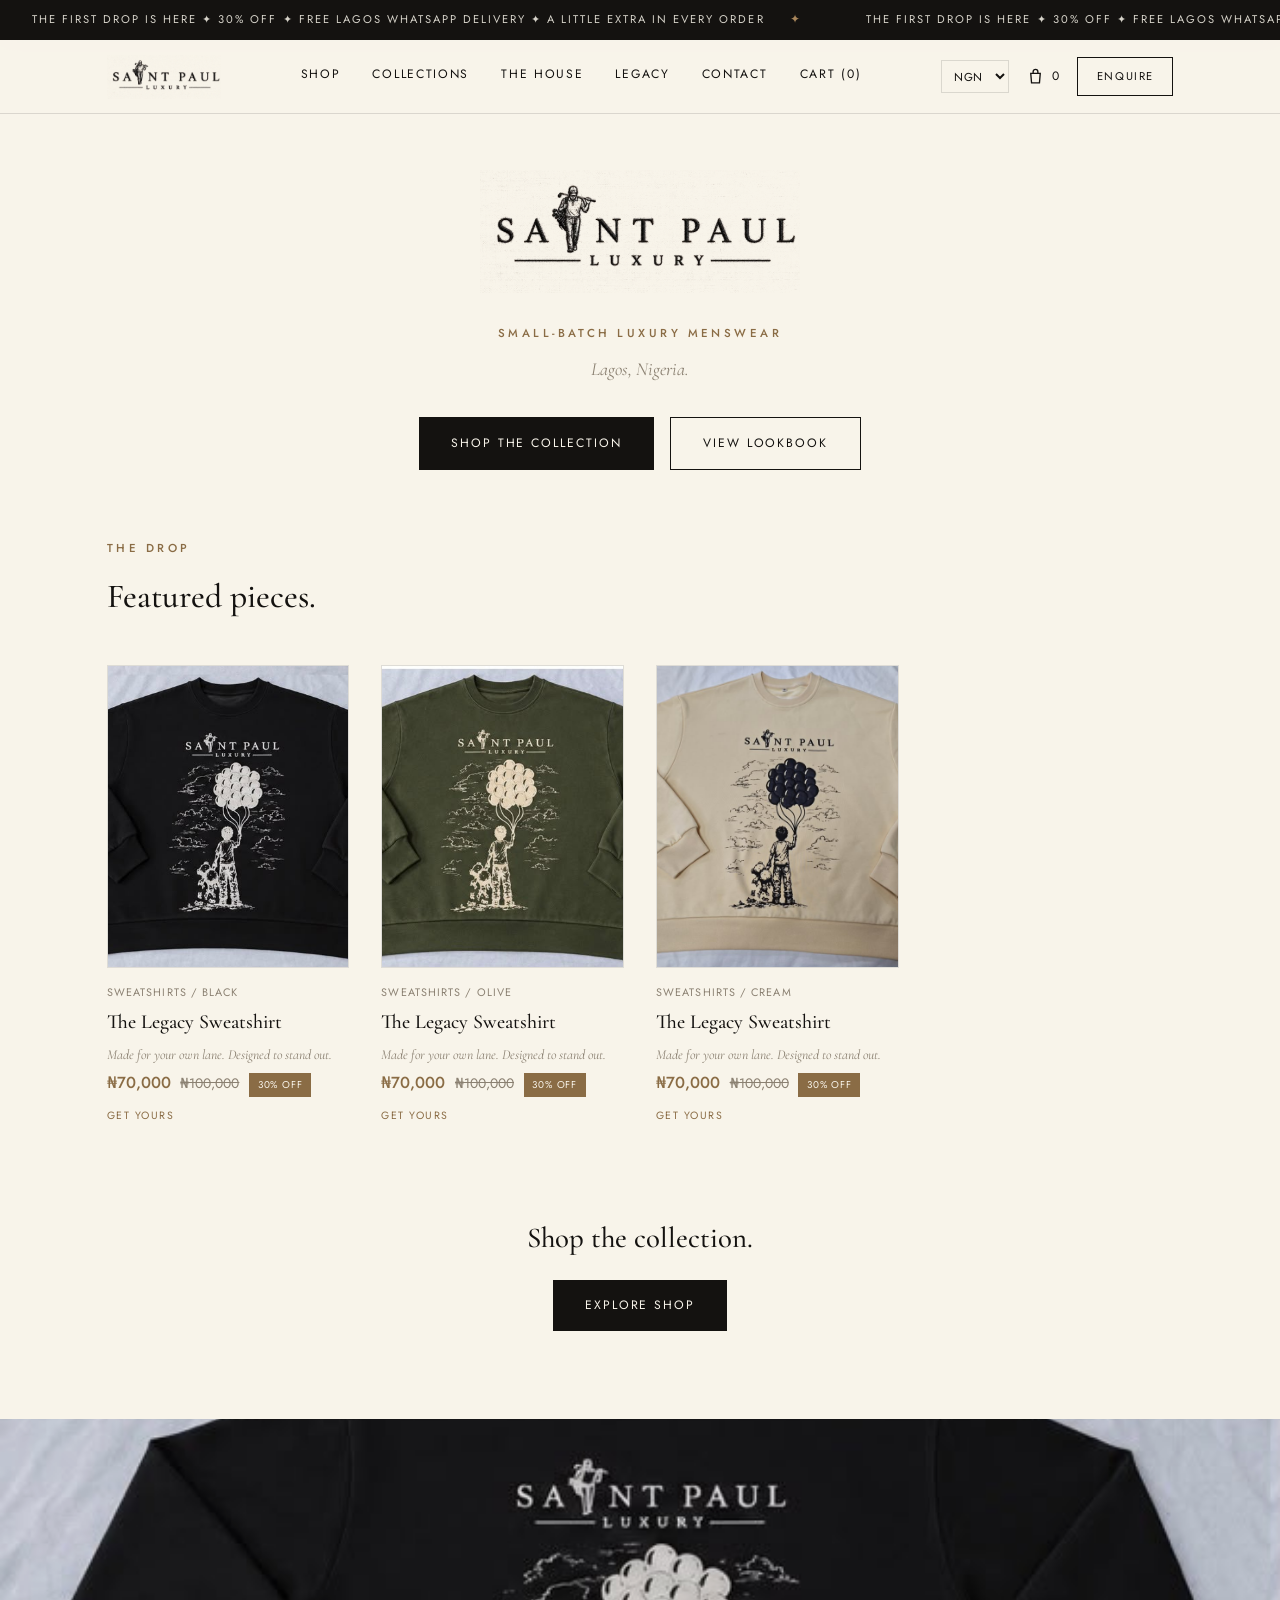
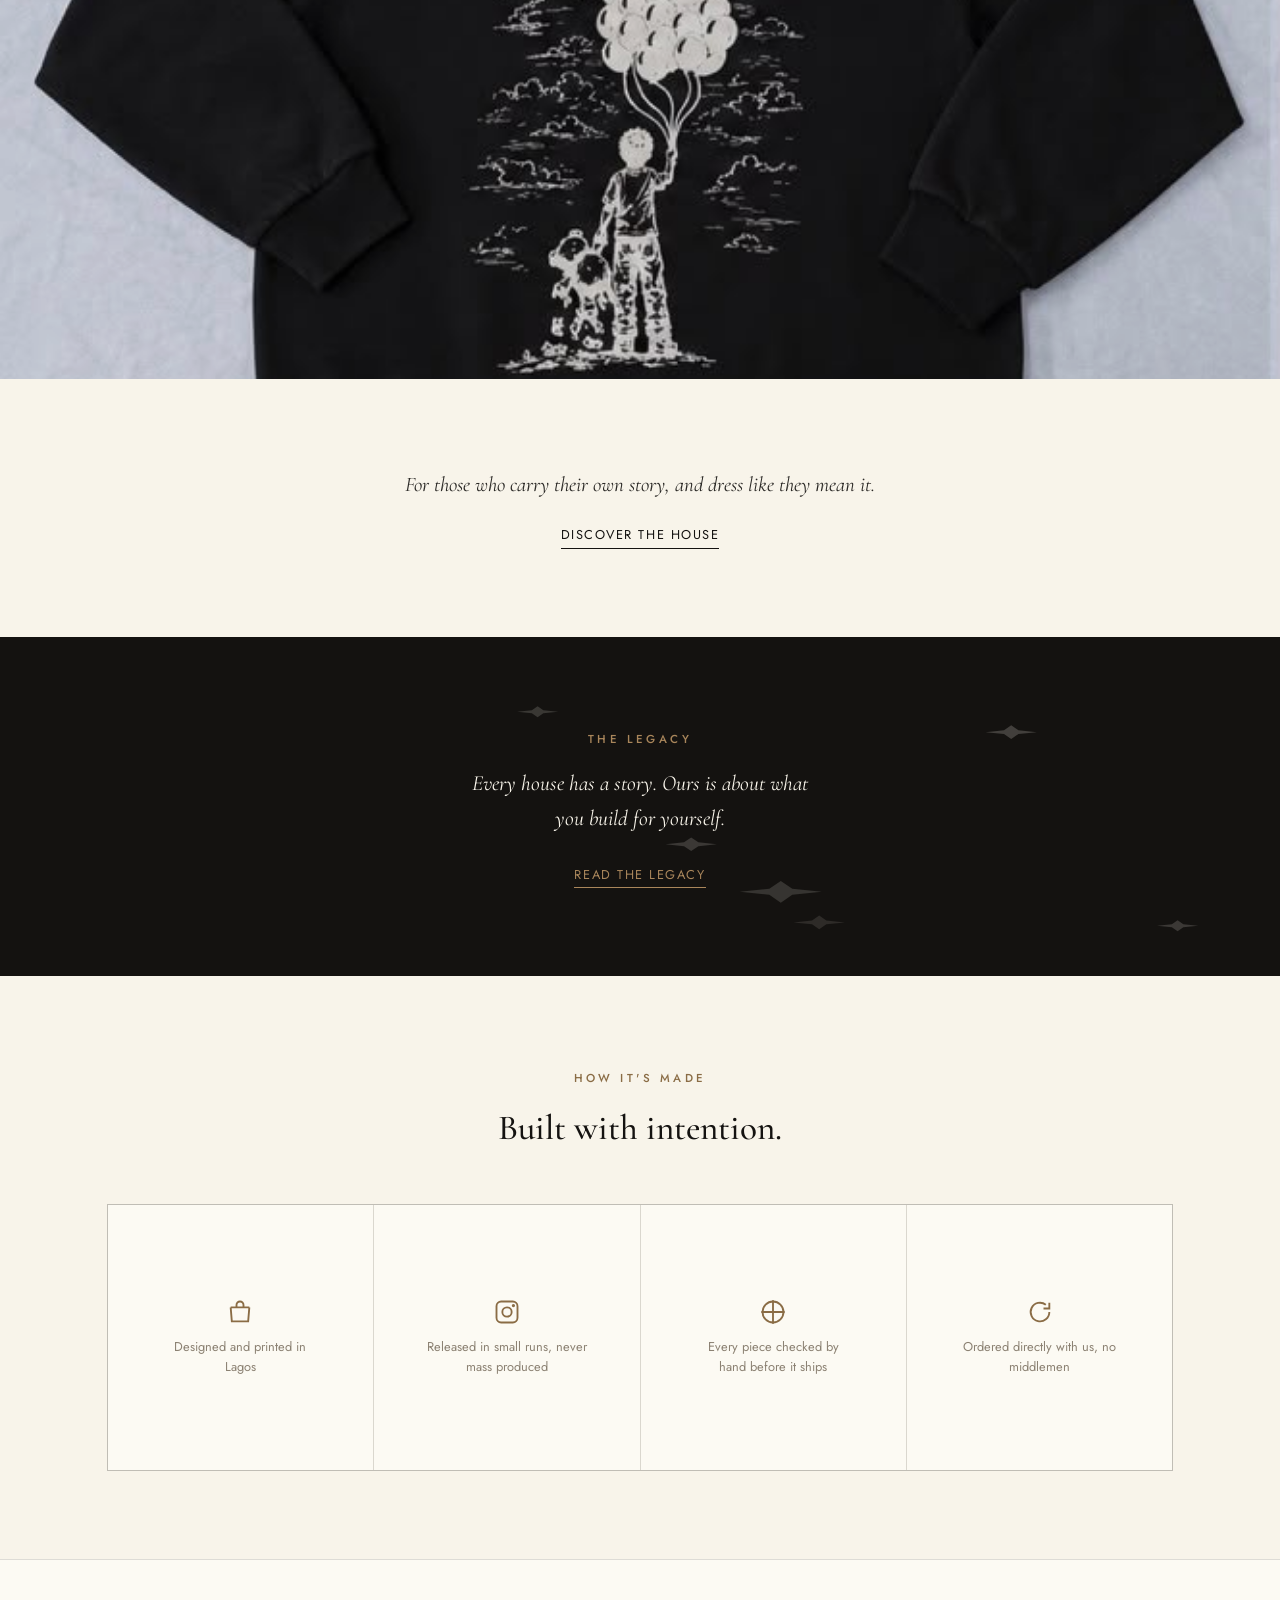
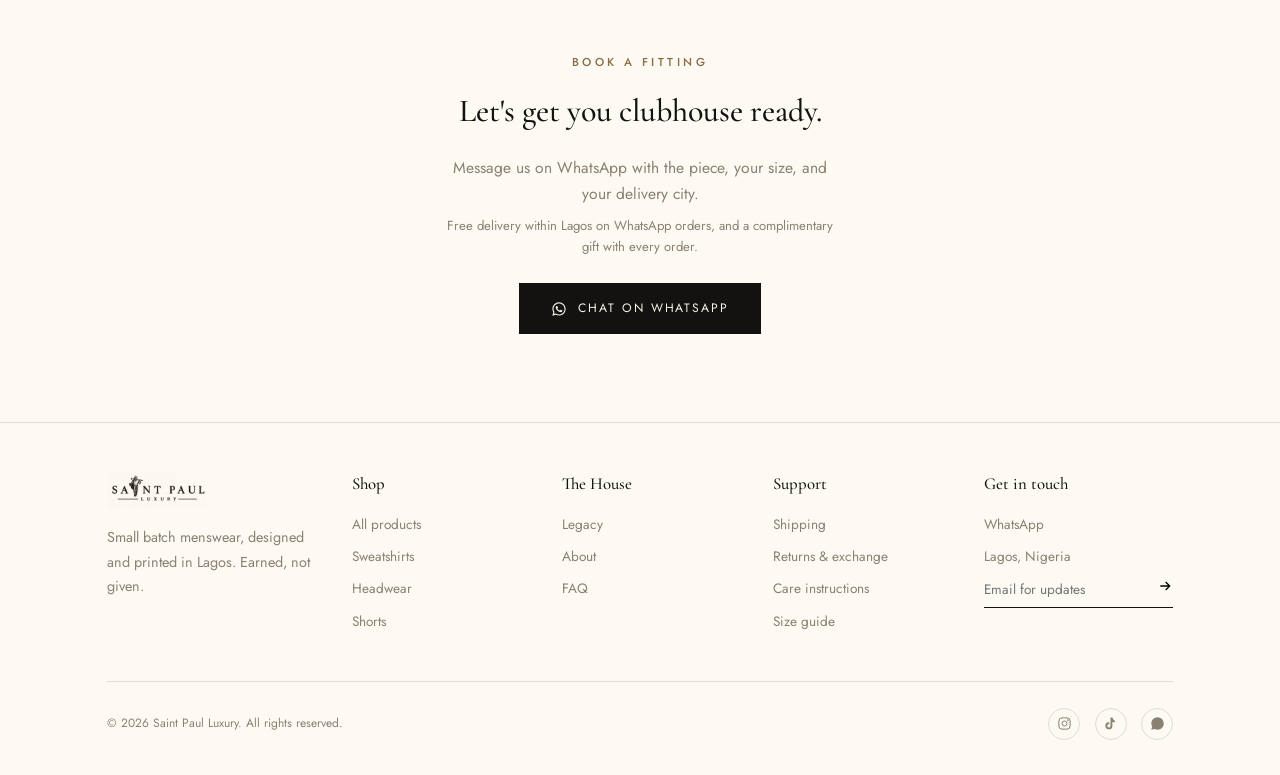
==== commit 50a970e1: "Add free Lagos delivery and complimentary gift offers, update WhatsApp messaging - Add a shared OFFE" ====
--- a/index.html
+++ b/index.html
@@ -22,9 +22,13 @@
 <body>
 <a class="skip-link" href="#main">Skip to content</a>
 <div class="announce" aria-hidden="true">
-  <div class="announce-track">
-    <span>The First Drop Is Here &#10022; Enjoy 30% Off</span>
-    <span>The First Drop Is Here &#10022; Enjoy 30% Off</span>
+  <div class="announce-track announce-track-full">
+    <span>The First Drop Is Here &#10022; 30% Off &#10022; Free Lagos WhatsApp Delivery &#10022; A Little Extra In Every Order</span>
+    <span>The First Drop Is Here &#10022; 30% Off &#10022; Free Lagos WhatsApp Delivery &#10022; A Little Extra In Every Order</span>
+  </div>
+  <div class="announce-track announce-track-short">
+    <span>The First Drop &#10022; 30% Off &#10022; Free Lagos Delivery</span>
+    <span>The First Drop &#10022; 30% Off &#10022; Free Lagos Delivery</span>
   </div>
 </div>
 <header>
@@ -109,25 +113,25 @@
 <section class="reveal">
   <div class="container">
     <div style="max-width:600px; margin-bottom:3rem; text-align:center; margin-left:auto; margin-right:auto;">
-      <span class="eyebrow">From the community</span>
-      <h2 class="display" style="font-size:2.2rem; margin-top:0.6rem;">Worn, not just sold.</h2>
+      <span class="eyebrow">How it's made</span>
+      <h2 class="display" style="font-size:2.2rem; margin-top:0.6rem;">Built with intention.</h2>
     </div>
     <div class="proof-grid">
       <div class="proof-tile">
+        <svg viewBox="0 0 24 24" fill="none" stroke="currentColor" stroke-width="1.6"><path d="M4 8h16M4 8l1 12h14l1-12M9 8V6a3 3 0 0 1 6 0v2"/></svg>
+        <p>Designed and printed in Lagos</p>
+      </div>
+      <div class="proof-tile">
         <svg viewBox="0 0 24 24" fill="none" stroke="currentColor" stroke-width="1.6"><rect x="3" y="3" width="18" height="18" rx="4"/><circle cx="12" cy="12" r="4"/><circle cx="17.5" cy="6.5" r="0.6" fill="currentColor"/></svg>
-        <p>Tag @saint.paulluxury for a feature</p>
+        <p>Released in small runs, never mass produced</p>
       </div>
       <div class="proof-tile">
         <svg viewBox="0 0 24 24" fill="none" stroke="currentColor" stroke-width="1.6"><path d="M12 2v20M2 12h20"/><circle cx="12" cy="12" r="9"/></svg>
-        <p>Client stories, added as they come in</p>
-      </div>
-      <div class="proof-tile">
-        <svg viewBox="0 0 24 24" fill="none" stroke="currentColor" stroke-width="1.6"><path d="M4 8h16M4 8l1 12h14l1-12M9 8V6a3 3 0 0 1 6 0v2"/></svg>
-        <p>Seen on, reserved for real press</p>
+        <p>Every piece checked by hand before it ships</p>
       </div>
       <div class="proof-tile">
         <svg viewBox="0 0 24 24" fill="none" stroke="currentColor" stroke-width="1.6"><path d="M20 12a8 8 0 1 1-3-6.2"/><path d="M20 4v5h-5"/></svg>
-        <p>New fits added as they land</p>
+        <p>Ordered directly with us, no middlemen</p>
       </div>
     </div>
   </div>
@@ -138,6 +142,7 @@
     <span class="eyebrow">Book a fitting</span>
     <h2 class="display" style="font-size:2rem; margin:0.7rem 0 1.2rem;">Let's get you clubhouse ready.</h2>
     <p style="color:var(--stone); font-size:0.98rem;">Message us on WhatsApp with the piece, your size, and your delivery city.</p>
+    <p style="color:var(--stone); font-size:0.82rem; margin-top:0.6rem; line-height:1.6;">Free delivery within Lagos on WhatsApp orders, and a complimentary gift with every order.</p>
     <a class="btn btn-dark" href="https://wa.me/2347046672338" target="_blank" rel="noopener" style="margin-top:1.6rem;"><svg viewBox="0 0 24 24" fill="currentColor"><path d="M12.04 2C6.58 2 2.13 6.45 2.13 11.91c0 1.75.46 3.45 1.32 4.95L2 22l5.29-1.39a9.9 9.9 0 0 0 4.75 1.21h.01c5.46 0 9.9-4.45 9.9-9.91C21.96 6.45 17.51 2 12.04 2m0 18.13h-.01a8.2 8.2 0 0 1-4.19-1.15l-.3-.18-3.12.82.83-3.04-.2-.31a8.2 8.2 0 0 1-1.26-4.36c0-4.54 3.7-8.24 8.26-8.24 2.2 0 4.27.86 5.83 2.42a8.18 8.18 0 0 1 2.42 5.83c0 4.55-3.71 8.25-8.26 8.25m4.52-6.16c-.25-.12-1.47-.72-1.69-.81-.23-.08-.4-.12-.56.13-.17.25-.64.81-.79.97-.14.17-.29.19-.54.06-.25-.12-1.05-.38-1.99-1.22-.74-.65-1.23-1.46-1.38-1.71-.14-.25-.02-.38.11-.5.11-.11.25-.29.37-.43.13-.14.17-.25.25-.41.08-.17.04-.31-.02-.44-.06-.12-.56-1.34-.76-1.84-.2-.48-.41-.42-.56-.42-.14-.01-.31-.01-.48-.01-.17 0-.44.06-.67.31-.23.25-.87.85-.87 2.08 0 1.22.89 2.4 1.02 2.57.12.17 1.75 2.67 4.24 3.74.59.26 1.05.41 1.41.52.59.19 1.13.16 1.55.1.47-.07 1.47-.6 1.68-1.18.21-.58.21-1.08.14-1.18-.06-.11-.23-.17-.48-.29"/></svg> Chat on WhatsApp</a>
   </div>
 </section>
--- a/assets/style.css
+++ b/assets/style.css
@@ -66,6 +66,17 @@
 @media (prefers-reduced-motion: reduce){
   .announce-track, .marquee-track{animation:none;}
 }
+/* The full announcement now carries four clauses (drop, discount, Lagos
+   delivery, gift). On a small screen that's too much to read mid-scroll,
+   so a second, shorter track swaps in instead of shrinking the type or
+   speeding up the marquee. Each track is a complete, independent loop
+   (its own doubled content), never a filtered version of the other, so
+   the scrollBar keyframe's -50% math stays correct either way. */
+.announce-track-short{display:none;}
+@media (max-width:700px){
+  .announce-track-full{display:none;}
+  .announce-track-short{display:inline-flex;}
+}
 
 /* ---------- HEADER / NAV ---------- */
 header{
@@ -190,6 +201,7 @@
 .shop-intro-offer .price-compare{font-size:0.95rem;}
 .shop-intro-offer .price-sale{font-size:1.3rem;}
 .shop-intro-actions{display:flex; flex-wrap:wrap; gap:1rem; margin-top:1.9rem;}
+.shop-intro-perks{font-size:0.76rem; color:var(--stone); margin-top:0.9rem; line-height:1.6;}
 
 /* Two-image editorial collage: a dominant crop with a smaller offset crop
    breaking its corner, framed in hairline rules (no shadows, no radius).
@@ -341,6 +353,42 @@
 }
 .pdp-offer p{margin-top:0.4rem; font-size:0.9rem; color:#3a3733; line-height:1.6;}
 .pdp-offer strong{color:var(--gold-deep);}
+
+/* ---------- LAUNCH PERKS (free Lagos delivery + complimentary gift) ----------
+   Two quiet, equal-weight cards, not a banner. Each gets a small badge and
+   a short headline, same restrained treatment as the rest of the product
+   page rather than a louder promo style, so two new offers don't start
+   to feel like a discount-marketplace wall of claims. */
+.perks{
+  margin-top:1.6rem; display:grid; grid-template-columns:1fr 1fr; gap:1rem;
+  max-width:52ch;
+}
+@media (max-width:560px){.perks{grid-template-columns:1fr;}}
+.perk{border:1px solid var(--line); background:var(--paper); padding:1.1rem 1.2rem;}
+.perk-badge{
+  display:inline-block; font-size:0.62rem; letter-spacing:0.12em; text-transform:uppercase;
+  color:var(--burgundy); border:1px solid var(--burgundy); padding:0.28rem 0.55rem; margin-bottom:0.7rem;
+}
+.perk h3{
+  font-family:'Cormorant Garamond', serif; font-weight:500; font-style:italic;
+  font-size:1.05rem; color:var(--ink); line-height:1.35;
+}
+.perk p{margin-top:0.5rem; font-size:0.82rem; color:#3a3733; line-height:1.6;}
+.perk .perk-note{margin-top:0.6rem; font-size:0.74rem; color:var(--stone); line-height:1.6;}
+
+/* Compact variant: a badge + one line each, for places that already have
+   a headline nearby (the shop spotlight) and don't need a second one. */
+.offer-duo{display:flex; gap:0.9rem; flex-wrap:wrap; margin-top:1.4rem;}
+.offer-chip{
+  flex:1 1 220px; border:1px solid var(--line); background:var(--paper);
+  padding:0.8rem 1rem; border-left:3px solid var(--burgundy);
+}
+.offer-chip.gift{border-left-color:var(--gold-deep);}
+.offer-chip .offer-badge{
+  display:block; font-size:0.6rem; letter-spacing:0.1em; text-transform:uppercase;
+  color:var(--stone); margin-bottom:0.35rem;
+}
+.offer-chip p{font-size:0.8rem; line-height:1.55; color:#3a3733;}
 
 .option-block{margin-top:1.8rem;}
 .option-label{display:flex; justify-content:space-between; align-items:center; font-size:0.72rem; letter-spacing:0.1em; text-transform:uppercase; color:var(--stone); margin-bottom:0.7rem;}
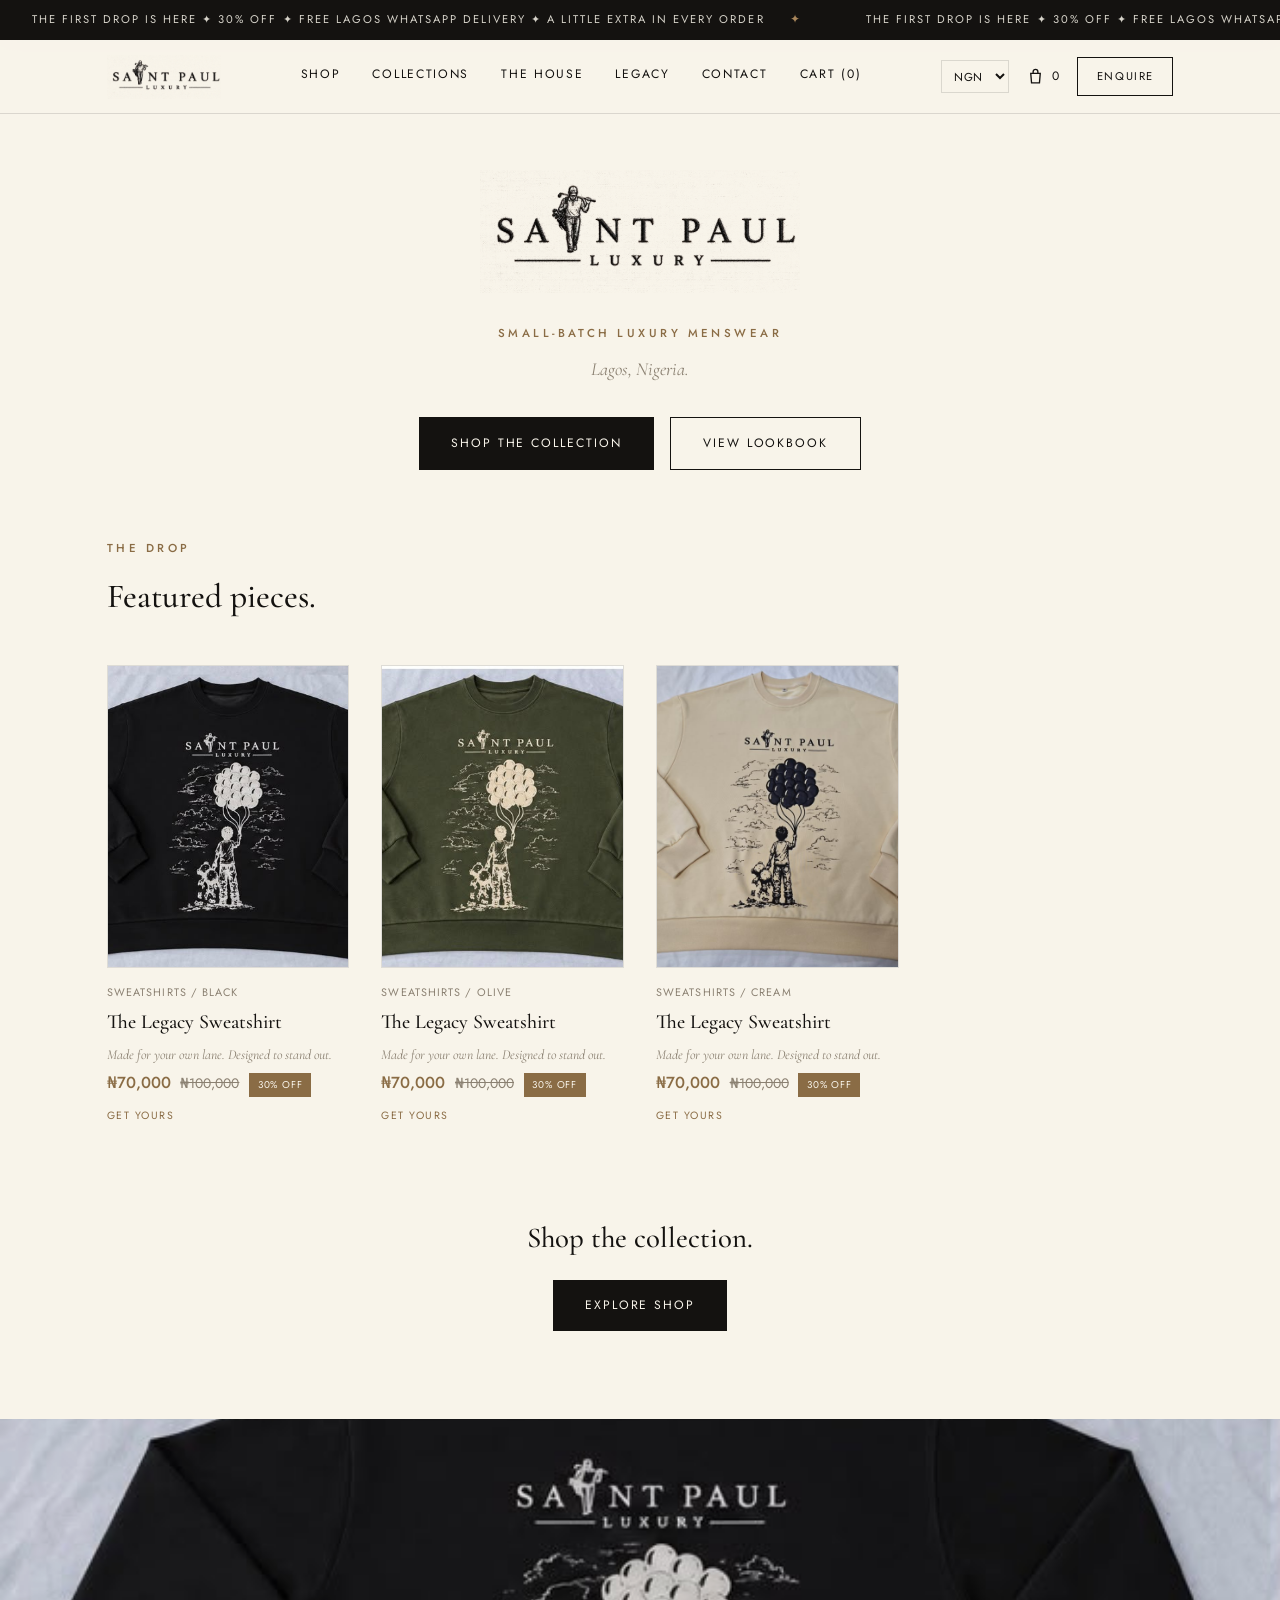
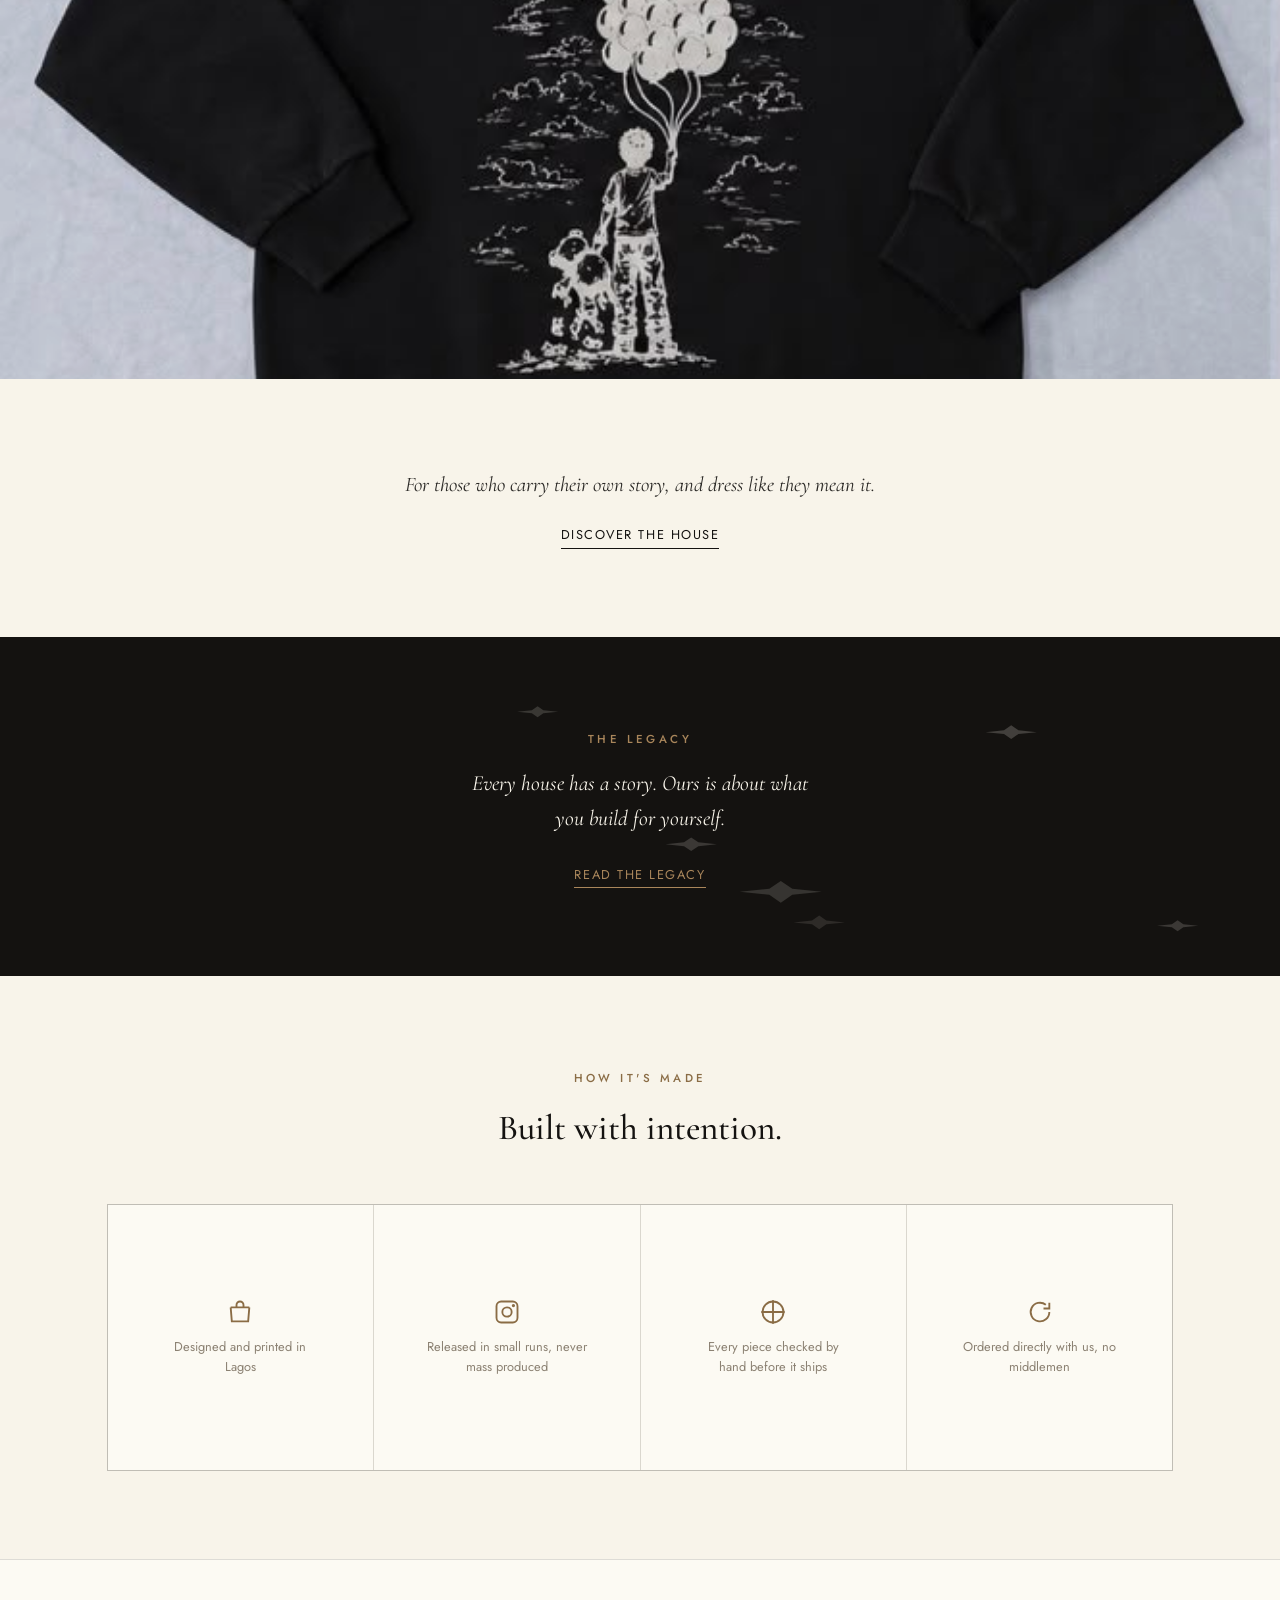
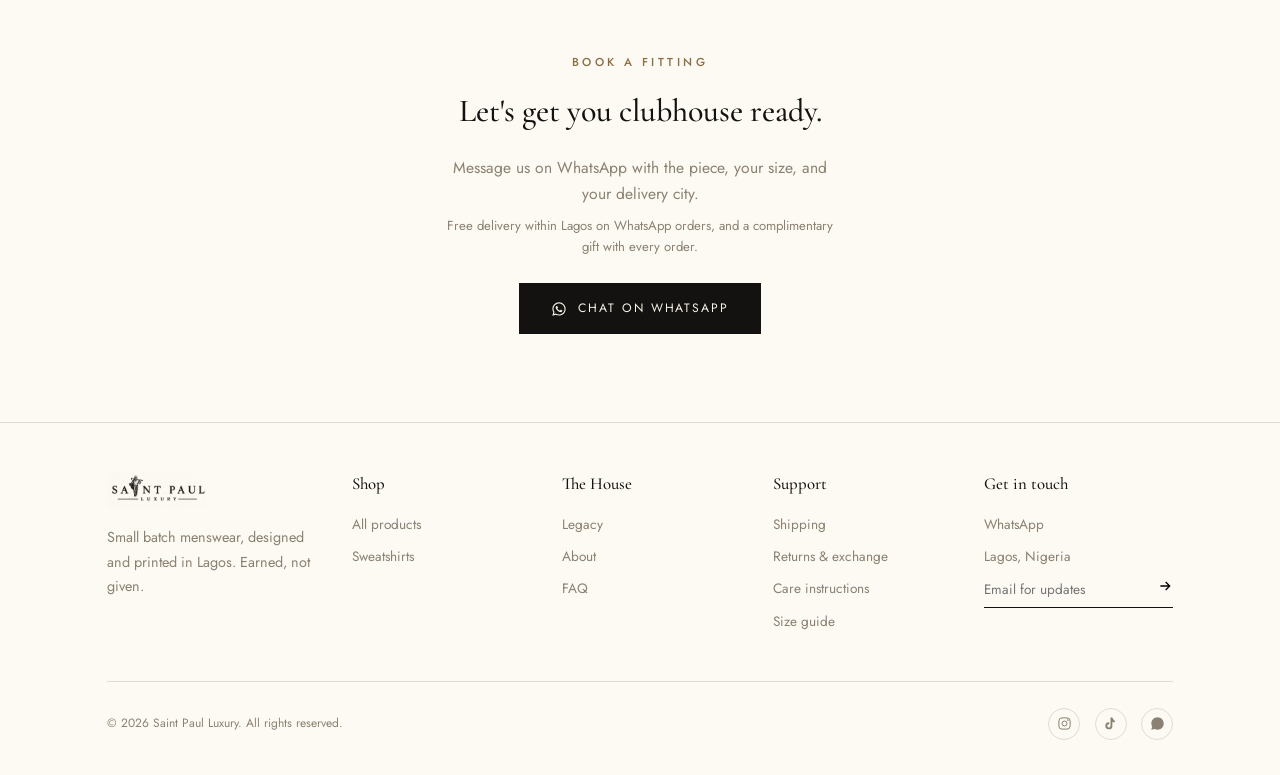
==== commit d1aaf570: "QA pass: fix stale product references, verify pricing/offers/journey - about.html: fix the "2 Colour" ====
--- a/index.html
+++ b/index.html
@@ -159,8 +159,6 @@
         <h4>Shop</h4>
         <a href="shop.html">All products</a>
         <a href="shop.html?category=Sweatshirts">Sweatshirts</a>
-        <a href="shop.html?category=Headwear">Headwear</a>
-        <a href="shop.html?category=Shorts">Shorts</a>
       </div>
       <div class="foot-col">
         <h4>The House</h4>
